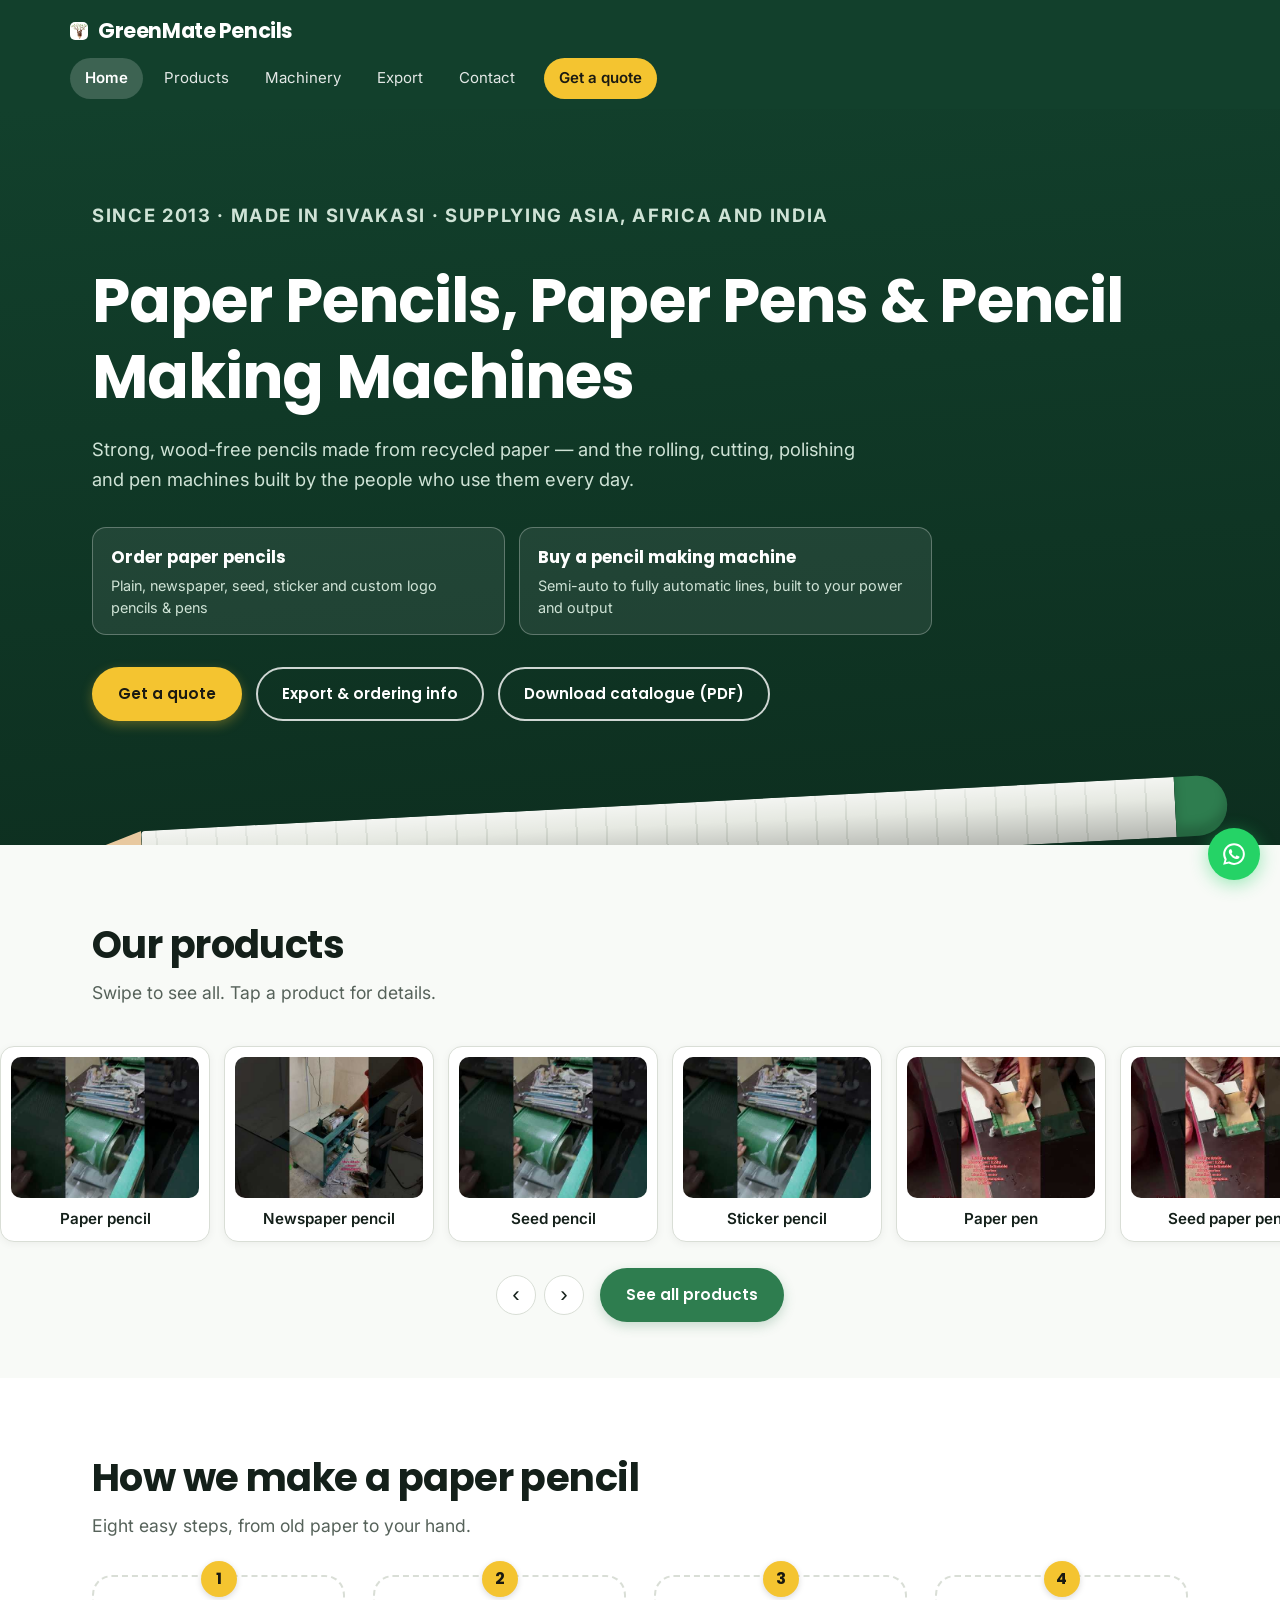
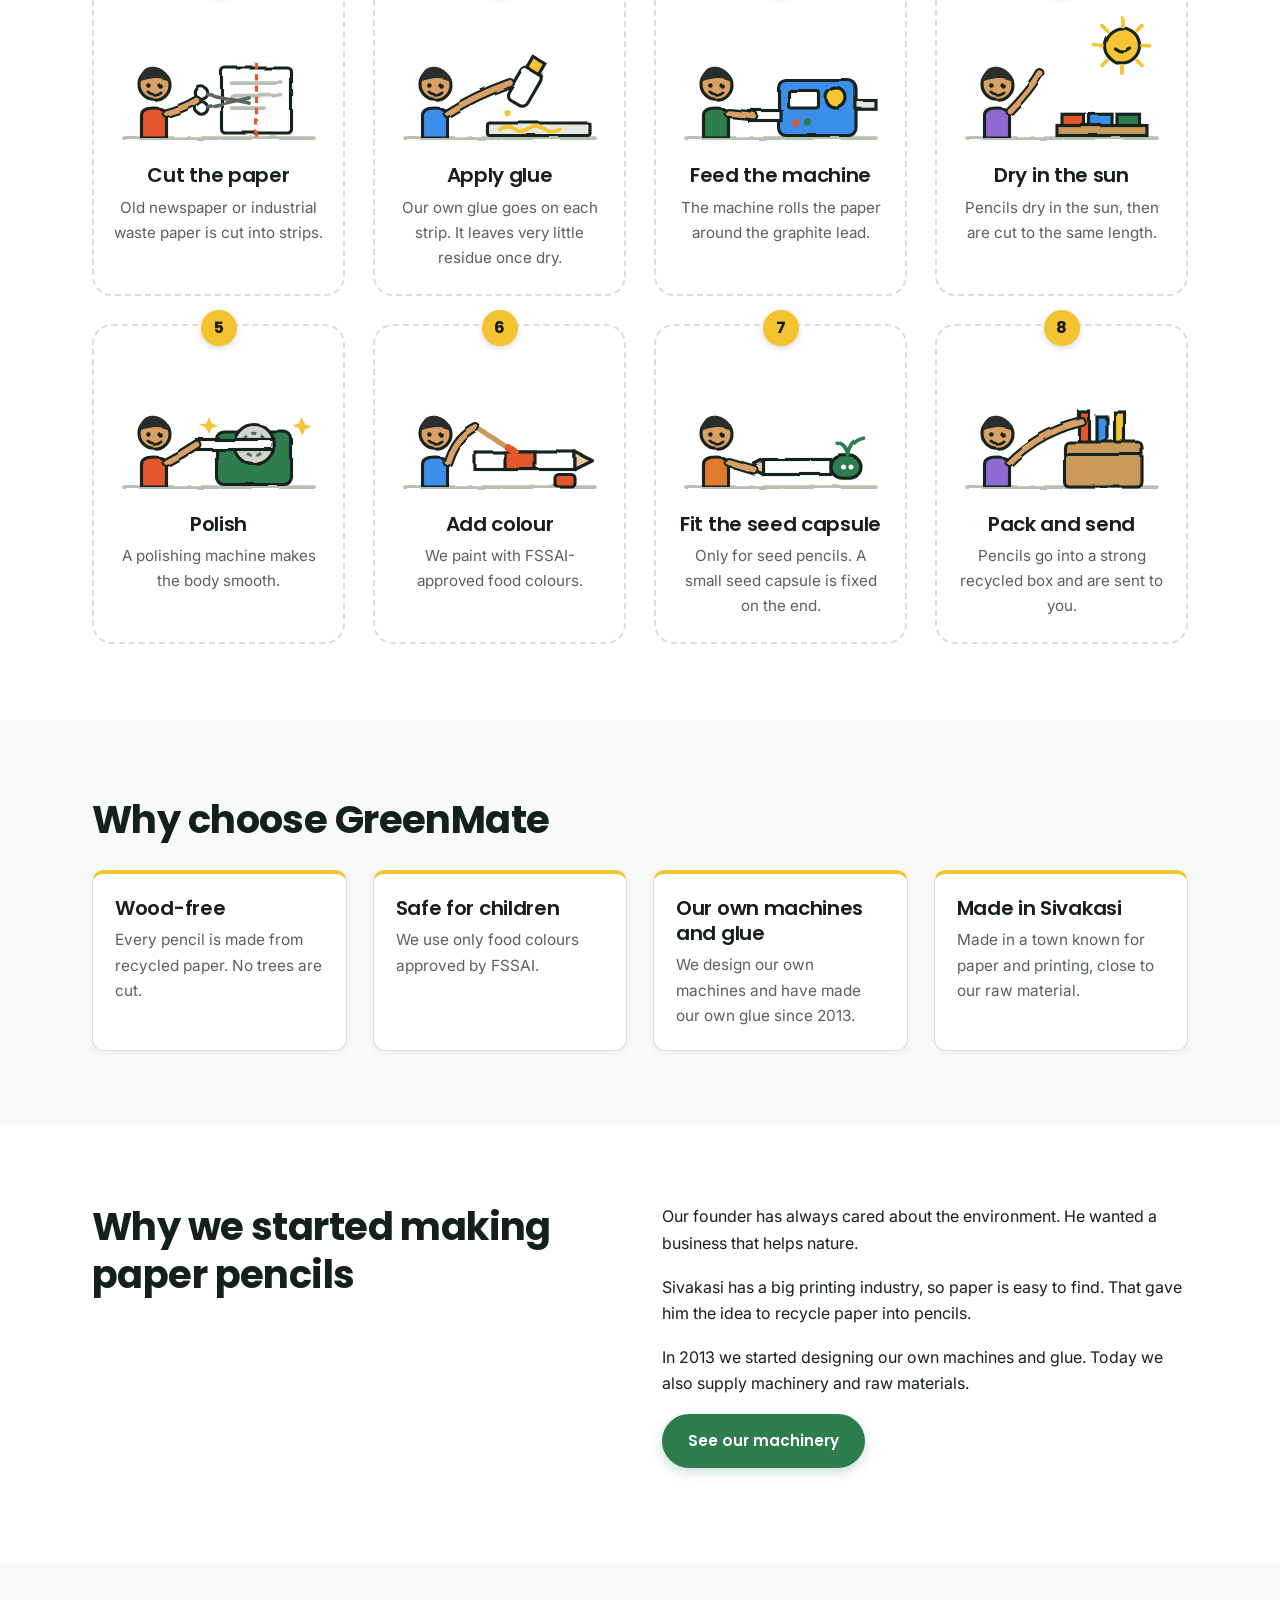
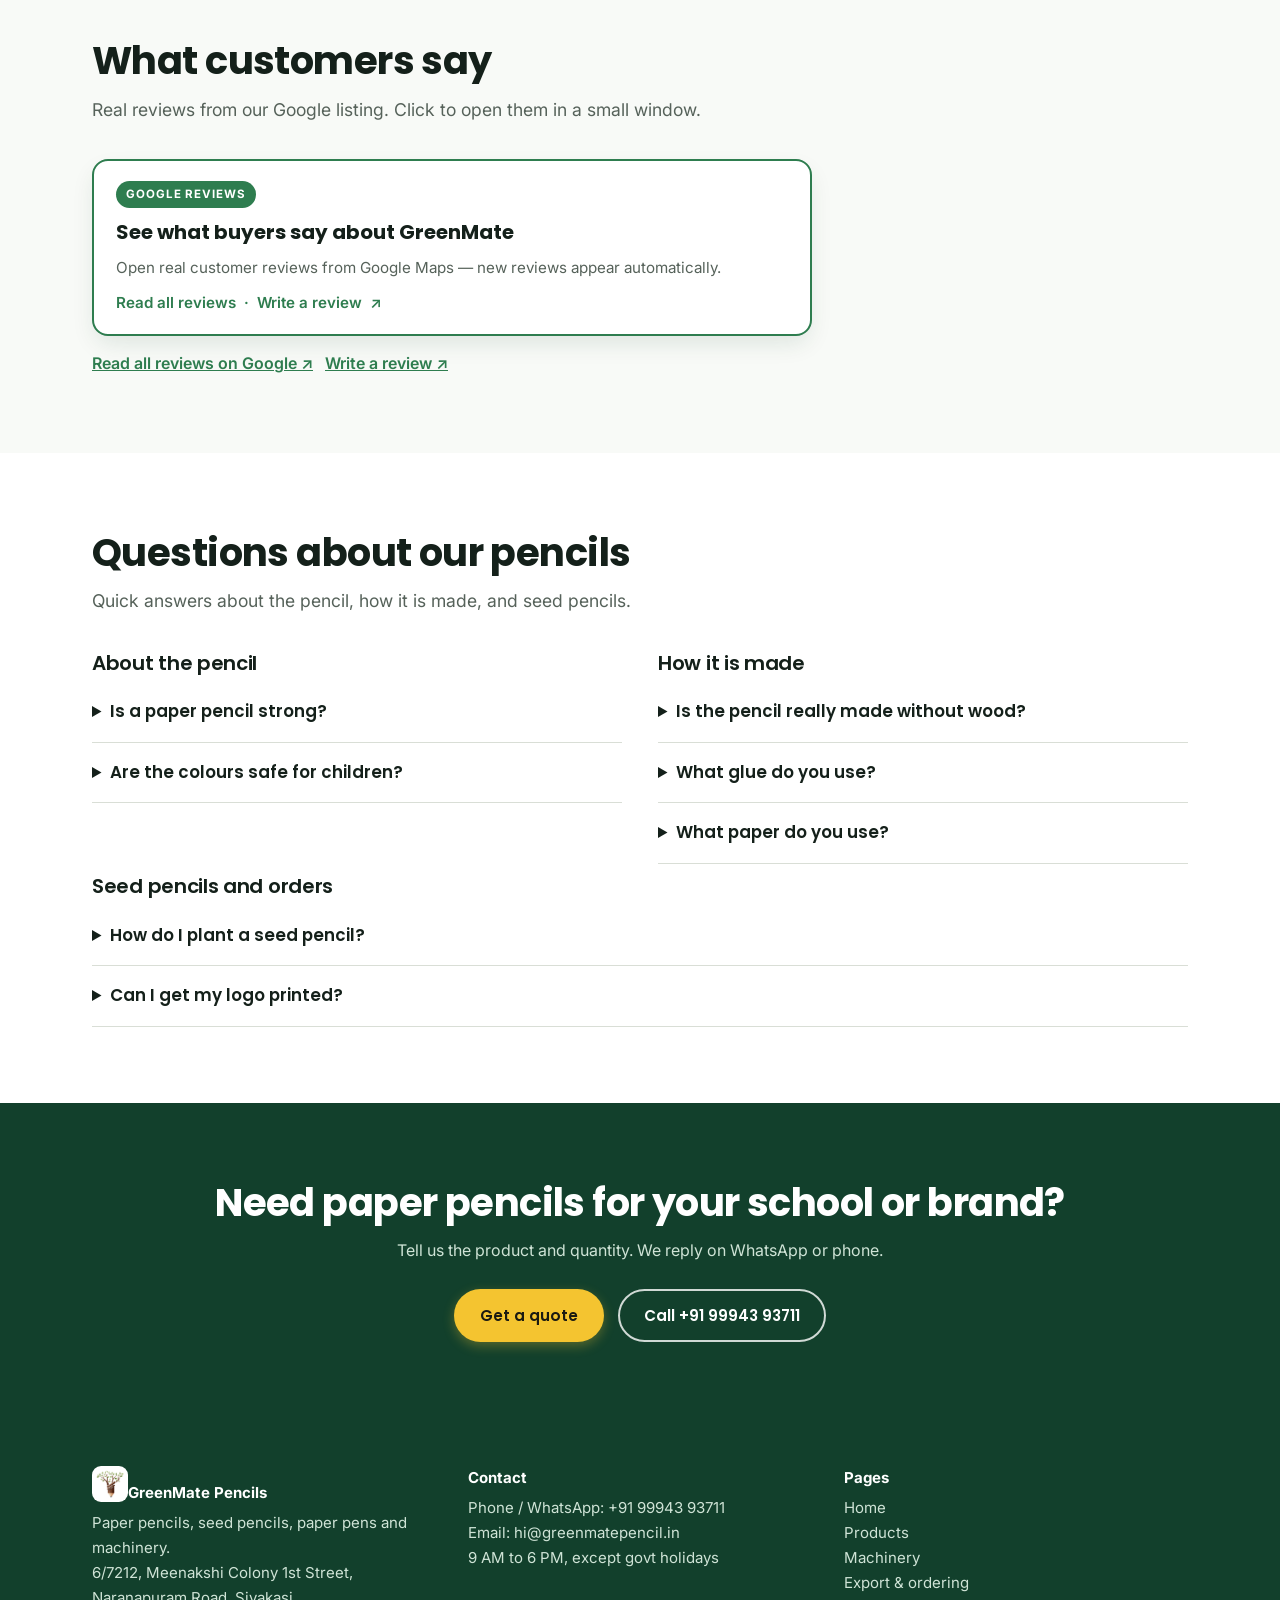
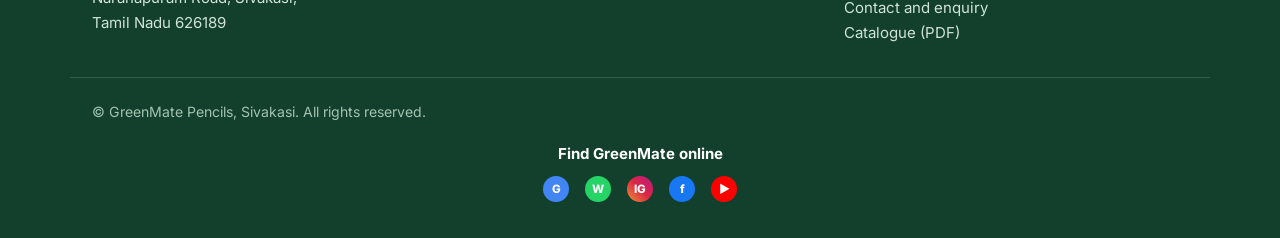
==== index.html @ 023671de "Use uploaded LOGO greenmate.png only, scaled small; remove other logos" ====
<!DOCTYPE html>
<html lang="en">
<head>
<meta charset="utf-8">
<link rel="icon" type="image/png" href="images/LOGO%20greenmate.png?v=13">
<meta name="viewport" content="width=device-width, initial-scale=1, viewport-fit=cover">
<title>Paper Pencils &amp; Pencil Making Machines | GreenMate, Sivakasi</title>
<meta name="description" content="GreenMate Pencils, Sivakasi: wood-free paper pencils, seed pencils, custom logo pencils, paper pens and pencil making machines. Supplying buyers across Asia, Africa and India. Get a quote.">
<link rel="canonical" href="https://greenmatepencil.in/">
<meta property="og:type" content="website">
<meta property="og:title" content="GreenMate Pencils | Paper Pencil Manufacturer in Sivakasi">
<meta property="og:description" content="Wood-free paper pencils, seed pencils, paper pens and pencil making machines from Sivakasi.">
<meta property="og:url" content="https://greenmatepencil.in/">
<meta property="og:image" content="https://greenmatepencil.in/images/og-image.jpg">
<link rel="preconnect" href="https://fonts.googleapis.com">
<link rel="preconnect" href="https://fonts.gstatic.com" crossorigin>
<link href="https://fonts.googleapis.com/css2?family=Inter:wght@400;500;600&family=Poppins:wght@500;600;700&display=swap" rel="stylesheet">
<link rel="stylesheet" href="styles.css?v=16">
<script type="application/ld+json">
{"@context":"https://schema.org","@graph":[
{"@type":"LocalBusiness","name":"GreenMate Pencils","url":"https://greenmatepencil.in/","logo":"https://greenmatepencil.in/images/LOGO%20greenmate.png?v=13","sameAs":["https://maps.app.goo.gl/Keg3xTbcQyRVoyA96?g_st=ac","https://www.instagram.com/greenmatepencil/","https://www.facebook.com/greenmatepencilindustry","https://m.youtube.com/@greenmatepencil"],"telephone":"+91 99943 93711","email":"hi@greenmatepencil.in","description":"Manufacturer of paper pencils, seed pencils, paper pens and paper pencil making machines in Sivakasi.","address":{"@type":"PostalAddress","streetAddress":"6/7212, Meenakshi Colony 1st Street, Naranapuram Road","addressLocality":"Sivakasi","addressRegion":"Tamil Nadu","postalCode":"626189","addressCountry":"IN"},"geo":{"@type":"GeoCoordinates","latitude":9.4494854,"longitude":77.8086877}},
{"@type":"FAQPage","mainEntity":[
{"@type":"Question","name":"Is a paper pencil strong?","acceptedAnswer":{"@type":"Answer","text":"Yes. The paper is rolled tightly with glue around the graphite lead, so the pencil is strong and sharpens with a normal sharpener."}},
{"@type":"Question","name":"Are the colours safe for children?","acceptedAnswer":{"@type":"Answer","text":"We use only food colours approved by FSSAI. Pencils are not meant to be chewed, but we take extra care because children sometimes chew them."}},
{"@type":"Question","name":"Is the pencil really made without wood?","acceptedAnswer":{"@type":"Answer","text":"Yes. No wood and no trees are used. Recycled paper is rolled around the lead."}},
{"@type":"Question","name":"What glue do you use?","acceptedAnswer":{"@type":"Answer","text":"We use a synthetic glue that we formulated ourselves. It leaves very little residue once dry."}},
{"@type":"Question","name":"What paper do you use?","acceptedAnswer":{"@type":"Answer","text":"Old newspaper from collection points, or white paper from industrial waste."}}
]}]}
</script>
<script async src="https://www.googletagmanager.com/gtag/js?id=G-D2NVKRMKTW"></script>
<script>
window.dataLayer=window.dataLayer||[];
function gtag(){dataLayer.push(arguments);}
gtag('js',new Date());
gtag('config','G-D2NVKRMKTW');
function trackGM(n,p){if(typeof gtag==='function')gtag('event',n,p||{});}
document.addEventListener('DOMContentLoaded',function(){
 document.querySelectorAll('a[href*="wa.me"]').forEach(function(el){el.addEventListener('click',function(){trackGM('whatsapp_click',{link_url:this.href});});});
 document.querySelectorAll('a[href^="tel:"]').forEach(function(el){el.addEventListener('click',function(){trackGM('phone_click',{phone:this.getAttribute('href')});});});
 document.querySelectorAll('a[href$=".pdf"]').forEach(function(el){el.addEventListener('click',function(){trackGM('catalogue_download',{file:'penandpencil.pdf'});});});
 document.querySelectorAll('a[href="export.html"],a[href="/export.html"]').forEach(function(el){el.addEventListener('click',function(){trackGM('export_link_click');});});
 document.querySelectorAll('.inline-video').forEach(function(el){el.addEventListener('click',function(){trackGM('machine_video_play',{video_id:this.getAttribute('data-yt')||''});});});
 document.querySelectorAll('a[href*="instagram.com"],a[href*="facebook.com"],a[href*="youtube.com"]').forEach(function(el){el.addEventListener('click',function(){var h=this.href,p=h.indexOf('instagram')>-1?'instagram':(h.indexOf('facebook')>-1?'facebook':'youtube');trackGM('social_click',{platform:p});});});
 document.querySelectorAll('.read-all-reviews').forEach(function(el){el.addEventListener('click',function(){trackGM('google_reviews_external');});});
 var m=document.getElementById('reviewModal'),f=document.getElementById('reviewFrame');
 function openM(){if(!m||!f)return;f.src='https://www.google.com/maps/embed?pb=!1m18!1m12!1m3!1d15742.717628369504!2d77.79840944209933!3d9.44948525069722!2m3!1f0!2f0!3f0!3m2!1i1024!2i768!4f13.1!3m3!1m2!1s0x3b06ceec23ecb1d7%3A0x977c696b28a32d80!2sGreenmate%20pencil!5e0!3m2!1sen!2sin!4v1795756603106!5m2!1sen!2sin';m.hidden=false;document.body.style.overflow='hidden';}
 function closeM(){if(!m||!f)return;m.hidden=true;f.src='about:blank';document.body.style.overflow='';}
 var ob=document.getElementById('reviewOpen');if(ob)ob.addEventListener('click',openM);
 if(m)m.addEventListener('click',function(e){if(e.target.getAttribute('data-gmclose'))closeM();});
 document.addEventListener('keydown',function(e){if(e.key==='Escape'&&m&&!m.hidden)closeM();});
});
</script>
</head>
<body>
<header><div class="wrap nav">
<a class="logo" href="index.html"><span class="logo-mark"><img src="images/LOGO%20greenmate.png?v=13" alt="GreenMate Pencils" width="16" height="16"></span><span>GreenMate Pencils</span></a>
<nav aria-label="Main"><a href="index.html" aria-current="page">Home</a><a href="products.html">Products</a><a href="machinery.html">Machinery</a><a href="export.html">Export</a><a href="contact.html">Contact</a><a class="nav-cta" href="contact.html#enquiry">Get a quote</a></nav>
</div></header>

<svg width="0" height="0" style="position:absolute" aria-hidden="true"><defs><filter id="wob"><feTurbulence type="fractalNoise" baseFrequency="0.035" numOctaves="2" seed="4" result="n"/><feDisplacementMap in="SourceGraphic" in2="n" scale="3"/></filter><symbol id="kid" viewBox="0 0 40 60"><path d="M10 60V42q0-6 10-6t10 6v18z" fill="var(--shirt)" stroke="#14201a" stroke-width="2.5" stroke-linejoin="round"/><circle cx="20" cy="17" r="12" fill="#d9a066" stroke="#14201a" stroke-width="2.5"/><path d="M8 15q2-13 12-12t12 12q-8-6-24 0z" fill="#2b2f2c"/><circle cx="15.5" cy="18" r="1.8" fill="#14201a"/><circle cx="24.5" cy="18" r="1.8" fill="#14201a"/><path d="M15 23q5 4.5 10 0" stroke="#14201a" stroke-width="2" fill="none" stroke-linecap="round"/></symbol></defs></svg>
<main>
<section class="hero"><div class="wrap">
<p class="eyebrow">Since 2013 &middot; Made in Sivakasi &middot; Supplying Asia, Africa and India</p>
<h1>Paper Pencils, Paper Pens &amp; Pencil Making Machines</h1>
<p>Strong, wood-free pencils made from recycled paper &mdash; and the rolling, cutting, polishing and pen machines built by the people who use them every day.</p>
<div class="hero-choices">
<a class="choice" href="products.html"><strong>Order paper pencils</strong><span>Plain, newspaper, seed, sticker and custom logo pencils &amp; pens</span></a>
<a class="choice" href="machinery.html"><strong>Buy a pencil making machine</strong><span>Semi-auto to fully automatic lines, built to your power and output</span></a>
</div>
<div class="btns"><a class="btn btn-sun" href="contact.html#enquiry">Get a quote</a><a class="btn btn-line" href="export.html">Export &amp; ordering info</a><a class="btn btn-line" href="penandpencil.pdf" target="_blank" rel="noopener">Download catalogue (PDF)</a></div>
<div class="pencil" aria-hidden="true"><div class="tip"></div><div class="lead-tip"></div><div class="body"></div><div class="seed"></div></div>
</div></section>

<section style="padding-bottom:56px"><div class="wrap"><h2>Our products</h2><p class="lead">Swipe to see all. Tap a product for details.</p></div>
<div class="rail" id="rail" tabindex="0" aria-label="Our products">
<a class="pi" href="products.html#paper-pencil"><span class="pimg"><img src="images/paper-pencil-1.jpg" alt="Paper pencil by GreenMate Pencils" width="320" height="240" loading="lazy" onerror="this.remove()"></span><span class="pn">Paper pencil</span></a>
<a class="pi" href="products.html#newspaper-pencil"><span class="pimg"><img src="images/newspaper-pencil-1.jpg" alt="Newspaper pencil by GreenMate Pencils" width="320" height="240" loading="lazy" onerror="this.remove()"></span><span class="pn">Newspaper pencil</span></a>
<a class="pi" href="products.html#seed-pencil"><span class="pimg"><img src="images/seed-pencil-1.jpg" alt="Seed pencil by GreenMate Pencils" width="320" height="240" loading="lazy" onerror="this.remove()"></span><span class="pn">Seed pencil</span></a>
<a class="pi" href="products.html#sticker-pencil"><span class="pimg"><img src="images/sticker-pencil-1.jpg" alt="Sticker pencil by GreenMate Pencils" width="320" height="240" loading="lazy" onerror="this.remove()"></span><span class="pn">Sticker pencil</span></a>
<a class="pi" href="products.html#paper-pen"><span class="pimg"><img src="images/paper-pen-1.jpg" alt="Paper pen by GreenMate Pencils" width="320" height="240" loading="lazy" onerror="this.remove()"></span><span class="pn">Paper pen</span></a>
<a class="pi" href="products.html#seed-paper-pen"><span class="pimg"><img src="images/seed-paper-pen-1.jpg" alt="Seed paper pen by GreenMate Pencils" width="320" height="240" loading="lazy" onerror="this.remove()"></span><span class="pn">Seed paper pen</span></a>
<a class="pi" href="products.html#pencil-packaging-box"><span class="pimg"><img src="images/pencil-packaging-box-1.jpg" alt="Pencil packaging box by GreenMate Pencils" width="320" height="240" loading="lazy" onerror="this.remove()"></span><span class="pn">Pencil packaging box</span></a>
</div>
<div class="wrap"><div class="rbtns"><button type="button" id="prev" aria-label="Previous products">&#8249;</button><button type="button" id="next" aria-label="Next products">&#8250;</button><a class="btn btn-green" href="products.html" style="margin-left:8px">See all products</a></div></div></section>

<section class="alt" id="how-we-make"><div class="wrap">
<h2>How we make a paper pencil</h2>
<p class="lead">Eight easy steps, from old paper to your hand.</p>
<ol class="steps">
<li><svg viewBox="0 0 160 106" role="img" aria-label="Child cutting paper with scissors"><g filter="url(#wob)"><path d="M4 100H156" stroke="#b8c0b4" stroke-width="3" stroke-linecap="round"/><use href="#kid" x="8" y="40" width="40" height="60" style="--shirt:#e4572e"/><rect x="82" y="44" width="56" height="52" rx="3" fill="#fff" stroke="#14201a" stroke-width="2.5"/><path d="M90 56h40M90 66h40M90 76h26" stroke="#b8c0b4" stroke-width="3" stroke-linecap="round"/><path d="M110 40v60" stroke="#e4572e" stroke-width="2.5" stroke-dasharray="5 4"/><circle cx="66" cy="64" r="5" fill="none" stroke="#14201a" stroke-width="2.5"/><circle cx="66" cy="76" r="5" fill="none" stroke="#14201a" stroke-width="2.5"/><path d="M71 65l33 7M71 75l33-7" stroke="#5a665e" stroke-width="3" stroke-linecap="round"/><path d="M38 80Q52 76 62 70" stroke="#14201a" stroke-width="8" fill="none" stroke-linecap="round"/><path d="M38 80Q52 76 62 70" stroke="#d9a066" stroke-width="4.5" fill="none" stroke-linecap="round"/></g></svg><h3>Cut the paper</h3><p>Old newspaper or industrial waste paper is cut into strips.</p></li>
<li><svg viewBox="0 0 160 106" role="img" aria-label="Child applying glue on a paper strip"><g filter="url(#wob)"><path d="M4 100H156" stroke="#b8c0b4" stroke-width="3" stroke-linecap="round"/><use href="#kid" x="8" y="40" width="40" height="60" style="--shirt:#3b8eea"/><rect x="70" y="88" width="82" height="10" rx="2" fill="#e6e9e2" stroke="#14201a" stroke-width="2.5"/><path d="M80 93q6-4 12 0t12 0t12 0t12 0" stroke="#f4c430" stroke-width="3" fill="none" stroke-linecap="round"/><g transform="rotate(30 100 58)"><rect x="91" y="44" width="18" height="30" rx="5" fill="#fff" stroke="#14201a" stroke-width="2.5"/><rect x="95" y="35" width="10" height="10" fill="#f4c430" stroke="#14201a" stroke-width="2.5"/></g><circle cx="86" cy="80" r="2.5" fill="#f4c430"/><path d="M38 80Q60 66 88 56" stroke="#14201a" stroke-width="8" fill="none" stroke-linecap="round"/><path d="M38 80Q60 66 88 56" stroke="#d9a066" stroke-width="4.5" fill="none" stroke-linecap="round"/></g></svg><h3>Apply glue</h3><p>Our own glue goes on each strip. It leaves very little residue once dry.</p></li>
<li><svg viewBox="0 0 160 106" role="img" aria-label="Child feeding paper into a machine"><g filter="url(#wob)"><path d="M4 100H156" stroke="#b8c0b4" stroke-width="3" stroke-linecap="round"/><use href="#kid" x="8" y="40" width="40" height="60" style="--shirt:#2e7d4f"/><rect x="78" y="54" width="62" height="44" rx="6" fill="#3b8eea" stroke="#14201a" stroke-width="2.5"/><rect x="86" y="62" width="24" height="14" rx="2" fill="#fff" stroke="#14201a" stroke-width="2.5"/><circle cx="124" cy="68" r="8" fill="#f4c430" stroke="#14201a" stroke-width="2.5"/><circle cx="92" cy="88" r="3" fill="#e4572e"/><circle cx="102" cy="88" r="3" fill="#2e7d4f"/><rect x="54" y="78" width="26" height="8" fill="#fff" stroke="#14201a" stroke-width="2.5"/><rect x="140" y="70" width="16" height="7" fill="#e6e9e2" stroke="#14201a" stroke-width="2.5"/><path d="M38 80L58 82" stroke="#14201a" stroke-width="8" fill="none" stroke-linecap="round"/><path d="M38 80L58 82" stroke="#d9a066" stroke-width="4.5" fill="none" stroke-linecap="round"/></g></svg><h3>Feed the machine</h3><p>The machine rolls the paper around the graphite lead.</p></li>
<li><svg viewBox="0 0 160 106" role="img" aria-label="Child pointing at the sun drying pencils"><g filter="url(#wob)"><path d="M4 100H156" stroke="#b8c0b4" stroke-width="3" stroke-linecap="round"/><use href="#kid" x="8" y="40" width="40" height="60" style="--shirt:#8e6bd1"/><circle cx="128" cy="26" r="14" fill="#f4c430" stroke="#14201a" stroke-width="2.5"/><path d="M128 4v6M128 42v6M106 26h6M144 26h6M112 10l4 4M140 38l4 4M144 10l-4 4M116 38l-4 4" stroke="#f4c430" stroke-width="3" stroke-linecap="round"/><path d="M122 28q6 5 12 0" stroke="#14201a" stroke-width="2.5" fill="none" stroke-linecap="round"/><rect x="76" y="90" width="72" height="8" fill="#c99a5b" stroke="#14201a" stroke-width="2.5"/><rect x="80" y="81" width="18" height="9" fill="#e4572e" stroke="#14201a" stroke-width="2.5"/><rect x="102" y="81" width="18" height="9" fill="#3b8eea" stroke="#14201a" stroke-width="2.5"/><rect x="124" y="81" width="18" height="9" fill="#2e7d4f" stroke="#14201a" stroke-width="2.5"/><path d="M38 78Q54 62 62 48" stroke="#14201a" stroke-width="8" fill="none" stroke-linecap="round"/><path d="M38 78Q54 62 62 48" stroke="#d9a066" stroke-width="4.5" fill="none" stroke-linecap="round"/></g></svg><h3>Dry in the sun</h3><p>Pencils dry in the sun, then are cut to the same length.</p></li>
<li><svg viewBox="0 0 160 106" role="img" aria-label="Child polishing a pencil with a machine"><g filter="url(#wob)"><path d="M4 100H156" stroke="#b8c0b4" stroke-width="3" stroke-linecap="round"/><use href="#kid" x="8" y="40" width="40" height="60" style="--shirt:#e4572e"/><rect x="78" y="56" width="60" height="42" rx="6" fill="#2e7d4f" stroke="#14201a" stroke-width="2.5"/><circle cx="108" cy="66" r="16" fill="#cfd6cc" stroke="#14201a" stroke-width="2.5"/><circle cx="108" cy="66" r="9" fill="none" stroke="#5a665e" stroke-width="2.5" stroke-dasharray="4 4"/><rect x="62" y="62" width="62" height="8" fill="#fff" stroke="#14201a" stroke-width="2.5"/><path d="M146 44l2 5 5 2-5 2-2 5-2-5-5-2 5-2zM72 44l2 5 5 2-5 2-2 5-2-5-5-2 5-2z" fill="#f4c430"/><path d="M38 80Q50 74 62 66" stroke="#14201a" stroke-width="8" fill="none" stroke-linecap="round"/><path d="M38 80Q50 74 62 66" stroke="#d9a066" stroke-width="4.5" fill="none" stroke-linecap="round"/></g></svg><h3>Polish</h3><p>A polishing machine makes the body smooth.</p></li>
<li><svg viewBox="0 0 160 106" role="img" aria-label="Child painting a pencil with a brush"><g filter="url(#wob)"><path d="M4 100H156" stroke="#b8c0b4" stroke-width="3" stroke-linecap="round"/><use href="#kid" x="8" y="40" width="40" height="60" style="--shirt:#3b8eea"/><rect x="60" y="72" width="80" height="14" fill="#fff" stroke="#14201a" stroke-width="2.5"/><rect x="84" y="72" width="24" height="14" fill="#e4572e" stroke="#14201a" stroke-width="2.5"/><path d="M140 72l14 7-14 7z" fill="#e8c9a0" stroke="#14201a" stroke-width="2.5" stroke-linejoin="round"/><path d="M60 52l26 16" stroke="#c99a5b" stroke-width="4" stroke-linecap="round"/><path d="M86 68l6 4" stroke="#e4572e" stroke-width="6" stroke-linecap="round"/><rect x="124" y="90" width="16" height="10" rx="3" fill="#e4572e" stroke="#14201a" stroke-width="2.5"/><path d="M38 80Q44 60 60 52" stroke="#14201a" stroke-width="8" fill="none" stroke-linecap="round"/><path d="M38 80Q44 60 60 52" stroke="#d9a066" stroke-width="4.5" fill="none" stroke-linecap="round"/></g></svg><h3>Add colour</h3><p>We paint with FSSAI-approved food colours.</p></li>
<li><svg viewBox="0 0 160 106" role="img" aria-label="Child fixing a seed capsule on a pencil"><g filter="url(#wob)"><path d="M4 100H156" stroke="#b8c0b4" stroke-width="3" stroke-linecap="round"/><use href="#kid" x="8" y="40" width="40" height="60" style="--shirt:#e07a2e"/><rect x="66" y="78" width="54" height="12" fill="#fff" stroke="#14201a" stroke-width="2.5"/><rect x="120" y="75" width="24" height="18" rx="9" fill="#2e7d4f" stroke="#14201a" stroke-width="2.5"/><circle cx="130" cy="84" r="2" fill="#fff"/><circle cx="136" cy="84" r="2" fill="#fff"/><path d="M134 75q2-12 12-14M134 75q-1-9-9-10" stroke="#2e7d4f" stroke-width="3" fill="none" stroke-linecap="round"/><path d="M66 78l-12 6 12 6z" fill="#e8c9a0" stroke="#14201a" stroke-width="2.5" stroke-linejoin="round"/><path d="M38 80L58 86" stroke="#14201a" stroke-width="8" fill="none" stroke-linecap="round"/><path d="M38 80L58 86" stroke="#d9a066" stroke-width="4.5" fill="none" stroke-linecap="round"/></g></svg><h3>Fit the seed capsule</h3><p>Only for seed pencils. A small seed capsule is fixed on the end.</p></li>
<li><svg viewBox="0 0 160 106" role="img" aria-label="Child putting pencils into a box"><g filter="url(#wob)"><path d="M4 100H156" stroke="#b8c0b4" stroke-width="3" stroke-linecap="round"/><use href="#kid" x="8" y="40" width="40" height="60" style="--shirt:#8e6bd1"/><rect x="94" y="40" width="8" height="30" fill="#e4572e" stroke="#14201a" stroke-width="2.5"/><rect x="108" y="44" width="8" height="26" fill="#3b8eea" stroke="#14201a" stroke-width="2.5"/><rect x="122" y="40" width="8" height="30" fill="#f4c430" stroke="#14201a" stroke-width="2.5"/><rect x="82" y="64" width="62" height="36" rx="4" fill="#c99a5b" stroke="#14201a" stroke-width="2.5"/><path d="M82 74h62" stroke="#14201a" stroke-width="2.5"/><path d="M38 80Q62 56 96 48" stroke="#14201a" stroke-width="8" fill="none" stroke-linecap="round"/><path d="M38 80Q62 56 96 48" stroke="#d9a066" stroke-width="4.5" fill="none" stroke-linecap="round"/></g></svg><h3>Pack and send</h3><p>Pencils go into a strong recycled box and are sent to you.</p></li>
</ol>
</div></section>

<section><div class="wrap">
<h2>Why choose GreenMate</h2>
<div class="why" style="margin-top:1.6rem">
<div><h3>Wood-free</h3><p>Every pencil is made from recycled paper. No trees are cut.</p></div>
<div><h3>Safe for children</h3><p>We use only food colours approved by FSSAI.</p></div>
<div><h3>Our own machines and glue</h3><p>We design our own machines and have made our own glue since 2013.</p></div>
<div><h3>Made in Sivakasi</h3><p>Made in a town known for paper and printing, close to our raw material.</p></div>
</div></div></section>

<section class="alt" id="our-story"><div class="wrap story">
<div><h2>Why we started making paper pencils</h2></div>
<div>
<p>Our founder has always cared about the environment. He wanted a business that helps nature.</p>
<p>Sivakasi has a big printing industry, so paper is easy to find. That gave him the idea to recycle paper into pencils.</p>
<p>In 2013 we started designing our own machines and glue. Today we also supply machinery and raw materials.</p>
<p><a href="machinery.html" class="btn btn-green">See our machinery</a></p>
</div></div></section>

<section><div class="wrap" id="reviews">
<h2>What customers say</h2>
<p class="lead">Real reviews from our Google listing. Click to open them in a small window.</p>
<button class="review-card" type="button" id="reviewOpen" aria-haspopup="dialog" aria-controls="reviewModal">
<span class="review-badge">GOOGLE REVIEWS</span>
<strong>See what buyers say about GreenMate</strong>
<span>Open real customer reviews from Google Maps — new reviews appear automatically.</span>
<span class="review-actions">Read all reviews &nbsp;·&nbsp; Write a review &nbsp;↗</span>
</button>
<div class="review-links">
<a class="read-all-reviews" href="https://maps.app.goo.gl/Keg3xTbcQyRVoyA96?g_st=ac" target="_blank" rel="noopener">Read all reviews on Google ↗</a>
<a href="https://maps.app.goo.gl/Keg3xTbcQyRVoyA96?g_st=ac" target="_blank" rel="noopener">Write a review ↗</a>
</div>
</div></section>
<div class="gm-modal" id="reviewModal" role="dialog" aria-modal="true" aria-label="Google reviews for GreenMate Pencils" hidden>
<div class="gm-backdrop" data-gmclose="1"></div>
<div class="gm-box">
<div class="gm-head"><strong>Google reviews — GreenMate Pencils</strong><button type="button" data-gmclose="1" aria-label="Close reviews">×</button></div>
<iframe id="reviewFrame" title="Google reviews for GreenMate Pencils" loading="lazy" allowfullscreen="" referrerpolicy="strict-origin-when-cross-origin"></iframe>
<div class="gm-foot"><a class="read-all-reviews" href="https://maps.app.goo.gl/Keg3xTbcQyRVoyA96?g_st=ac" target="_blank" rel="noopener">Read all reviews on Google ↗</a><button type="button" data-gmclose="1">Close</button></div>
</div>
</div>

<section class="alt" id="faq"><div class="wrap">
<h2>Questions about our pencils</h2>
<p class="lead">Quick answers about the pencil, how it is made, and seed pencils.</p>
<div class="faqs">
<div><h3>About the pencil</h3>
<details><summary>Is a paper pencil strong?</summary><p>Yes. The paper is rolled tightly with glue around the graphite lead, so the pencil is strong and sharpens with a normal sharpener.</p></details>
<details><summary>Are the colours safe for children?</summary><p>We use only food colours approved by FSSAI. Pencils are not meant to be chewed, but we take extra care because children sometimes chew them.</p></details></div>
<div><h3>How it is made</h3>
<details><summary>Is the pencil really made without wood?</summary><p>Yes. No wood and no trees are used. Recycled paper is rolled around the lead.</p></details>
<details><summary>What glue do you use?</summary><p>We use a synthetic glue that we formulated ourselves. It leaves very little residue once dry.</p></details>
<details><summary>What paper do you use?</summary><p>Old newspaper from collection points, or white paper from industrial waste.</p></details></div>
<div><h3>Seed pencils and orders</h3>
<details><summary>How do I plant a seed pencil?</summary><p>Use the pencil until it is short. Then plant the seed capsule end in soil and water it.</p></details>
<details><summary>Can I get my logo printed?</summary><p>Yes. We print logos and messages on pencils. Send us your design, quantity and delivery country for price and lead time.</p></details></div>
</div></div></section>

<section class="band"><div class="wrap">
<h2>Need paper pencils for your school or brand?</h2>
<p>Tell us the product and quantity. We reply on WhatsApp or phone.</p>
<div class="btns" style="justify-content:center"><a class="btn btn-sun" href="contact.html#enquiry">Get a quote</a><a class="btn btn-line" href="tel:+919994393711">Call +91 99943 93711</a></div>
</div></section>
</main>

<footer><div class="wrap">
<div><a class="footer-logo" href="index.html"><img src="images/LOGO%20greenmate.png?v=13" alt="GreenMate Pencils logo" width="28" height="28"></a><strong>GreenMate Pencils</strong><br>Paper pencils, seed pencils, paper pens and machinery.<br>6/7212, Meenakshi Colony 1st Street,<br>Naranapuram Road, Sivakasi,<br>Tamil Nadu 626189</div>
<div><strong>Contact</strong><br>Phone / WhatsApp: <a href="tel:+919994393711">+91 99943 93711</a><br>Email: <a href="mailto:hi@greenmatepencil.in">hi@greenmatepencil.in</a><br>9 AM to 6 PM, except govt holidays</div>
<div><strong>Pages</strong><br><a href="index.html">Home</a><br><a href="products.html">Products</a><br><a href="machinery.html">Machinery</a><br><a href="export.html">Export &amp; ordering</a><br><a href="contact.html">Contact and enquiry</a><br><a href="penandpencil.pdf" target="_blank" rel="noopener">Catalogue (PDF)</a></div>
</div><div class="wrap copy">&copy; GreenMate Pencils, Sivakasi. All rights reserved.</div><div class="gwrap follow-wrap"><strong>Find GreenMate online</strong><div class="follow-links"><a href="https://maps.app.goo.gl/Keg3xTbcQyRVoyA96?g_st=ac" target="_blank" rel="noopener" aria-label="Google reviews" title="Google reviews"><span class="ico ico-g" aria-hidden="true">G</span></a><a href="https://wa.me/919994393711" target="_blank" rel="noopener" aria-label="Chat on WhatsApp" title="Chat on WhatsApp"><span class="ico ico-w" aria-hidden="true">W</span></a><a href="https://www.instagram.com/greenmatepencil/" target="_blank" rel="noopener" aria-label="Instagram" title="Instagram"><span class="ico ico-ig" aria-hidden="true">IG</span></a><a href="https://www.facebook.com/greenmatepencilindustry" target="_blank" rel="noopener" aria-label="Facebook" title="Facebook"><span class="ico ico-fb" aria-hidden="true">f</span></a><a href="https://m.youtube.com/@greenmatepencil" target="_blank" rel="noopener" aria-label="YouTube" title="YouTube"><span class="ico ico-yt" aria-hidden="true">▶</span></a></div></div></footer>
<a class="wa" href="https://wa.me/919994393711" aria-label="Chat on WhatsApp" title="Chat on WhatsApp"><svg aria-hidden="true" viewBox="0 0 24 24" width="26" height="26"><path fill="currentColor" d="M12.04 2C6.5 2 2 6.5 2 12.04c0 1.77.46 3.5 1.34 5.02L2 22l5.1-1.34a9.98 9.98 0 0 0 4.94 1.38c5.54 0 10-4.46 10-10S17.58 2 12.04 2zm0 18.2c-1.5 0-2.96-.4-4.25-1.17l-.3-.18-3.04.8.82-2.97-.2-.31A8.16 8.16 0 0 1 3.9 12.04c0-4.5 3.66-8.15 8.14-8.15 2.18 0 4.22.85 5.76 2.39a8.1 8.1 0 0 1 2.39 5.76c0 4.49-3.65 8.16-8.15 8.16zm4.48-6.1c-.24-.12-1.44-.71-1.66-.79-.22-.08-.38-.12-.54.12-.16.24-.62.79-.76.95-.14.16-.28.18-.52.06-.24-.12-1.02-.38-1.94-1.2-.72-.64-1.2-1.43-1.34-1.67-.14-.24-.02-.37.1-.49.11-.11.24-.28.36-.42.12-.14.16-.24.24-.4.08-.16.04-.3-.02-.42-.06-.12-.54-1.3-.74-1.78-.2-.48-.4-.42-.54-.42h-.46c-.16 0-.42.06-.64.3-.22.24-.84.82-.84 2s.86 2.32.98 2.48c.12.16 1.7 2.6 4.12 3.64.58.25 1.03.4 1.38.51.58.18 1.1.16 1.52.1.46-.07 1.44-.59 1.64-1.16.2-.58.2-1.07.14-1.18-.06-.1-.22-.16-.46-.28z"/></svg></a>
<script>
var r=document.getElementById('rail');
function navRail(dir){if(!r)return;r.scrollBy({left:dir*Math.max(240,Math.round(r.clientWidth*0.8)),behavior:'smooth'});trackGM('product_rail_nav',{direction:dir>0?'next':'prev'});}
var nb=document.getElementById('next'),pb=document.getElementById('prev');
if(nb)nb.onclick=function(){navRail(1)};
if(pb)pb.onclick=function(){navRail(-1)};
</script>
</body>
</html>
---- styles.css ----
:root {
  --forest: #12402c;
  --leaf: #2e7d4f;
  --leaf-light: #e8f5ed;
  --leaf-dark: #1b5334;
  --sun: #f4c430;
  --paper: #f8faf7;
  --ink: #14201a;
  --soft: #56625a;
  --line: #d9ded6;
  --white: #ffffff;
  --card-bg: #ffffff;
  --shadow-sm: 0 2px 8px rgba(0, 0, 0, 0.05);
  --shadow-md: 0 10px 25px -4px rgba(18, 64, 44, 0.12);
  --head: 'Poppins', system-ui, -apple-system, sans-serif;
  --body: 'Inter', system-ui, -apple-system, sans-serif;
}

@media (prefers-color-scheme: dark) {
  :root {
    --paper: #0c1811;
    --card-bg: #13241b;
    --ink: #eef2ec;
    --soft: #9cb0a1;
    --line: #22372a;
    --white: #13241b;
    --forest: #082015;
    --leaf-light: #163625;
    --shadow-sm: 0 2px 10px rgba(0, 0, 0, 0.4);
    --shadow-md: 0 12px 30px rgba(0, 0, 0, 0.6);
  }
}

* {
  box-sizing: border-box;
  margin: 0;
  padding: 0;
}

html {
  scroll-behavior: smooth;
  scroll-padding-top: 76px;
}

body {
  font-family: var(--body);
  background: var(--paper);
  color: var(--ink);
  line-height: 1.65;
  font-size: 16px;
  -webkit-font-smoothing: antialiased;
}

h1, h2, h3, h4 {
  font-family: var(--head);
  line-height: 1.25;
  letter-spacing: -0.015em;
  color: var(--ink);
}

h1 {
  font-size: clamp(2.2rem, 5.5vw, 3.8rem);
  font-weight: 700;
  color: inherit;
}

h2 {
  font-size: clamp(1.7rem, 3.5vw, 2.4rem);
  font-weight: 700;
  margin-bottom: 0.6rem;
}

h3 {
  font-size: 1.25rem;
  font-weight: 600;
  margin-bottom: 0.4rem;
}

p {
  max-width: 65ch;
}

a {
  color: inherit;
}

:focus-visible {
  outline: 3px solid var(--sun);
  outline-offset: 3px;
}

.wrap {
  max-width: 1140px;
  margin: 0 auto;
  padding: 0 22px;
}

section {
  padding: 76px 0;
}

.alt {
  background: var(--white);
}

.lead {
  color: var(--soft);
  font-size: 1.1rem;
  margin-bottom: 2.2rem;
}

/* BUTTONS */
.btn {
  display: inline-flex;
  align-items: center;
  justify-content: center;
  font-family: var(--head);
  font-weight: 600;
  padding: 12px 24px;
  border-radius: 50px;
  text-decoration: none;
  border: 2px solid transparent;
  cursor: pointer;
  transition: all 0.2s cubic-bezier(0.16, 1, 0.3, 1);
  font-size: 0.95rem;
}

.btn:hover {
  transform: translateY(-2px);
}

.btn-sun {
  background: var(--sun);
  color: #1a1a12;
  box-shadow: 0 4px 12px rgba(244, 196, 48, 0.3);
}

.btn-sun:hover {
  box-shadow: 0 6px 16px rgba(244, 196, 48, 0.45);
}

.btn-line {
  border-color: rgba(255, 255, 255, 0.8);
  color: #fff;
}

.btn-line:hover {
  background: rgba(255, 255, 255, 0.12);
  border-color: #fff;
}

.btn-green {
  background: var(--leaf);
  color: #fff;
  box-shadow: 0 4px 12px rgba(46, 125, 79, 0.25);
}

.btn-green:hover {
  background: var(--leaf-dark);
}

.btn-ghost {
  border-color: var(--leaf);
  color: var(--leaf);
  background: transparent;
}

.btn-ghost:hover {
  background: var(--leaf);
  color: #fff;
}

/* HEADER & NAVBAR */
header {
  background: var(--forest);
  color: #fff;
  padding-top: env(safe-area-inset-top, 0px);
  box-shadow: 0 2px 10px rgba(0, 0, 0, 0.15);
}

.nav {
  display: flex;
  align-items: center;
  justify-content: space-between;
  flex-wrap: wrap;
  gap: 8px 20px;
  min-height: 68px;
  padding: 8px 0;
}

.logo {
  font-family: var(--head);
  font-weight: 700;
  font-size: 1.3rem;
  text-decoration: none;
  display: flex;
  align-items: center;
  gap: 10px;
  letter-spacing: -0.02em;
}

.logo i {
  display: block;
  width: 26px;
  height: 10px;
  background: var(--sun);
  border-radius: 2px 5px 5px 2px;
  position: relative;
  margin-left: 7px;
}

.logo i:before {
  content: "";
  position: absolute;
  left: -7px;
  top: 0;
  border-right: 7px solid #e8c9a0;
  border-top: 5px solid transparent;
  border-bottom: 5px solid transparent;
}

.logo-mark {
  display: inline-grid;
  place-items: center;
  width: 18px;
  height: 18px;
  padding: 1px;
  background: #fff;
  border-radius: 5px;
  flex: 0 0 auto;
}

.logo-mark img {
  display: block;
  width: 16px;
  height: 16px;
  object-fit: contain;
}

.footer-logo img {
  display: block;
  width: 28px;
  height: 28px;
  object-fit: contain;
}

.footer-logo {
  display: inline-grid;
  place-items: center;
  width: 36px;
  height: 36px;
  padding: 4px;
  background: #fff;
  border-radius: 9px;
  margin-bottom: 8px;
}

nav {
  display: flex;
  align-items: center;
  gap: 6px;
}

nav a {
  padding: 8px 15px;
  border-radius: 50px;
  text-decoration: none;
  font-size: 0.94rem;
  opacity: 0.88;
  white-space: nowrap;
  transition: all 0.2s ease;
}

nav a:hover {
  opacity: 1;
  background: rgba(255, 255, 255, 0.12);
}

nav a[aria-current] {
  opacity: 1;
  font-weight: 600;
  background: rgba(255, 255, 255, 0.18);
}

nav a.nav-cta {
  background: var(--sun);
  color: #1a1a12;
  font-weight: 600;
  opacity: 1;
  margin-left: 8px;
}

@media (max-width: 768px) {
  .nav {
    justify-content: center;
    gap: 8px;
  }
  .logo {
    font-size: 1.15rem;
  }
  nav {
    width: 100%;
    justify-content: flex-start;
    overflow-x: auto;
    overscroll-behavior-x: contain;
    -webkit-overflow-scrolling: touch;
    scrollbar-width: none;
    padding: 0 6px 4px;
  }
  nav::-webkit-scrollbar {
    display: none;
  }
  nav a {
    flex: 0 0 auto;
    padding: 6px 12px;
    font-size: 0.88rem;
  }
  nav a.nav-cta {
    display: inline-block;
  }
  html {
    scroll-padding-top: 115px;
  }
}

/* HERO SECTION */
.hero {
  background: linear-gradient(175deg, var(--forest) 0%, #0d2e1f 100%);
  color: #fff;
  padding: 72px 0 0;
  overflow: hidden;
}

.hero p {
  color: #cfe3d6;
  font-size: 1.15rem;
  margin: 1.2rem 0 2rem;
}

.eyebrow {
  color: var(--sun);
  font-size: 0.82rem;
  font-weight: 700;
  letter-spacing: 0.09em;
  text-transform: uppercase;
  margin-bottom: 0.7rem;
}

.hero-choices {
  display: grid;
  grid-template-columns: repeat(auto-fit, minmax(260px, 1fr));
  gap: 14px;
  max-width: 840px;
  margin: 0 0 2rem;
}

.choice {
  display: block;
  background: rgba(255, 255, 255, 0.08);
  border: 1px solid rgba(255, 255, 255, 0.28);
  border-radius: 14px;
  padding: 16px 18px;
  text-decoration: none;
  color: #fff;
  transition: background 0.2s ease, transform 0.2s ease;
}

.choice:hover {
  background: rgba(255, 255, 255, 0.16);
  transform: translateY(-2px);
}

.choice strong {
  display: block;
  font-family: var(--head);
  font-size: 1.05rem;
  margin-bottom: 4px;
}

.choice span {
  display: block;
  color: #cfe3d6;
  font-size: 0.9rem;
  line-height: 1.5;
}

.btns {
  display: flex;
  gap: 14px;
  flex-wrap: wrap;
}

.pencil {
  display: flex;
  align-items: center;
  margin: 64px -40px 0;
  transform: rotate(-3deg);
  height: 60px;
  position: relative;
  top: 20px;
}

.pencil .body {
  flex: 1;
  height: 100%;
  border-radius: 4px 0 0 4px;
  background: linear-gradient(180deg, rgba(255, 255, 255, 0.55), rgba(255, 255, 255, 0) 35%, rgba(0, 0, 0, 0.22)),
              repeating-linear-gradient(90deg, #e6e9e2 0 14px, #d3d8cf 14px 16px, #e6e9e2 16px 30px);
}

.pencil .tip {
  width: 90px;
  height: 100%;
  background: #e8c9a0;
  clip-path: polygon(100% 0, 0 50%, 100% 100%);
}

.pencil .lead-tip {
  position: absolute;
  left: 0;
  top: 50%;
  transform: translateY(-50%);
  width: 30px;
  height: 24px;
  background: #2b2f2c;
  clip-path: polygon(100% 0, 0 50%, 100% 100%);
  z-index: 2;
}

.pencil .seed {
  width: 52px;
  height: 100%;
  background: var(--leaf);
  border-radius: 0 30px 30px 0;
  box-shadow: inset 0 -10px 12px rgba(0, 0, 0, 0.2);
}

/* CARDS & GRIDS */
.grid {
  display: grid;
  grid-template-columns: repeat(auto-fill, minmax(290px, 1fr));
  gap: 26px;
}

.card {
  background: var(--card-bg);
  border: 1px solid var(--line);
  border-radius: 16px;
  overflow: hidden;
  box-shadow: var(--shadow-sm);
  transition: transform 0.2s ease, box-shadow 0.2s ease;
}

.card:hover {
  transform: translateY(-4px);
  box-shadow: var(--shadow-md);
}

.ph {
  aspect-ratio: 4/3;
  background: linear-gradient(135deg, #dfe8dc, #c7d8c8);
  display: flex;
  align-items: center;
  justify-content: center;
  color: #44604d;
  font-size: 0.9rem;
  position: relative;
  overflow: hidden;
}

.ph img {
  position: absolute;
  inset: 0;
  width: 100%;
  height: 100%;
  object-fit: cover;
  transition: transform 0.3s ease;
}

.card:hover .ph img {
  transform: scale(1.03);
}

.tx {
  padding: 22px;
}

.tx p {
  color: var(--soft);
  font-size: 0.96rem;
  margin-bottom: 0.8rem;
}

.tx a {
  color: var(--leaf);
  font-weight: 600;
  text-decoration: none;
}

.tx a:hover {
  text-decoration: underline;
}

/* MACHINERY & PRODUCT DISPLAY SECTION */
.prod {
  display: grid;
  grid-template-columns: minmax(0, 1.15fr) minmax(0, 1fr);
  gap: 44px;
  align-items: center;
  padding: 50px 0;
  border-top: 1px solid var(--line);
}

.prod:first-of-type {
  border-top: 0;
  padding-top: 16px;
}

@media (max-width: 860px) {
  .prod {
    grid-template-columns: 1fr;
    gap: 28px;
    padding: 38px 0;
  }
}

.mainph {
  position: relative;
  aspect-ratio: 4/3;
  border-radius: 16px;
  overflow: hidden;
  background: linear-gradient(135deg, #dfe8dc, #c7d8c8);
  display: flex;
  align-items: center;
  justify-content: center;
  color: #44604d;
  border: 1px solid var(--line);
  box-shadow: var(--shadow-sm);
}

.mainph img {
  position: absolute;
  inset: 0;
  width: 100%;
  height: 100%;
  object-fit: cover;
  z-index: 1;
}

.thumbs {
  display: flex;
  gap: 10px;
  margin-top: 12px;
}

.thumbs button {
  width: 76px;
  height: 56px;
  padding: 0;
  border: 2px solid var(--line);
  border-radius: 10px;
  overflow: hidden;
  cursor: pointer;
  background: var(--white);
  transition: border-color 0.2s ease;
}

.thumbs button:hover,
.thumbs button:focus-visible {
  border-color: var(--leaf);
}

.thumbs img {
  width: 100%;
  height: 100%;
  object-fit: cover;
  display: block;
}

.pt h3 {
  font-size: 1.65rem;
  margin-bottom: 0.5rem;
}

.pt > p {
  color: var(--soft);
  margin-bottom: 1.2rem;
}

/* HOME PRODUCT RAIL */
.rail {
  display: flex;
  gap: 14px;
  overflow-x: auto;
  overscroll-behavior-x: contain;
  scroll-snap-type: x mandatory;
  -webkit-overflow-scrolling: touch;
  scrollbar-width: thin;
  padding: 4px 22px 14px;
}

.rail::-webkit-scrollbar {
  height: 6px;
}

.rail::-webkit-scrollbar-thumb {
  background: var(--line);
  border-radius: 6px;
}

.pi {
  flex: 0 0 210px;
  scroll-snap-align: start;
  display: block;
  background: var(--card-bg);
  border: 1px solid var(--line);
  border-radius: 14px;
  padding: 10px;
  box-shadow: var(--shadow-sm);
  text-decoration: none;
  color: var(--ink);
}

.pimg {
  display: block;
  aspect-ratio: 4/3;
  overflow: hidden;
  border-radius: 10px;
  background: var(--paper);
}

.pimg img {
  width: 100%;
  height: 100%;
  object-fit: cover;
  display: block;
}

.pn {
  display: block;
  margin-top: 8px;
  text-align: center;
  font-weight: 600;
  font-size: 0.95rem;
}

.rbtns {
  display: flex;
  align-items: center;
  justify-content: center;
  gap: 8px;
  margin-top: 12px;
}

.rbtns button {
  width: 40px;
  height: 40px;
  border-radius: 50%;
  border: 1px solid var(--line);
  background: var(--card-bg);
  color: var(--ink);
  font-size: 1.4rem;
  line-height: 1;
  cursor: pointer;
}

.rbtns button:hover {
  border-color: var(--leaf);
}

/* MACHINERY SPECS GRID & BADGES */
.spec-grid {
  display: grid;
  grid-template-columns: repeat(2, 1fr);
  gap: 12px;
  margin: 1.4rem 0 1.6rem;
}

@media (max-width: 500px) {
  .spec-grid {
    grid-template-columns: 1fr;
  }
}

.spec-item {
  background: var(--paper);
  border: 1px solid var(--line);
  padding: 10px 14px;
  border-radius: 10px;
  display: flex;
  flex-direction: column;
}

.spec-label {
  font-size: 0.78rem;
  text-transform: uppercase;
  letter-spacing: 0.05em;
  color: var(--soft);
  font-weight: 600;
  margin-bottom: 2px;
}

.spec-val {
  font-size: 0.98rem;
  font-weight: 600;
  color: var(--ink);
}

.spec-tag {
  display: inline-block;
  background: var(--leaf-light);
  color: var(--leaf);
  padding: 4px 14px;
  border-radius: 50px;
  font-size: 0.85rem;
  font-weight: 600;
  margin-bottom: 0.9rem;
}

/* PROCESS FLOW */
.steps {
  display: grid;
  grid-template-columns: repeat(auto-fit, minmax(240px, 1fr));
  gap: 28px;
  list-style: none;
  counter-reset: s;
}

.steps li {
  background: var(--card-bg);
  border: 2px dashed var(--line);
  border-radius: 20px;
  padding: 24px 20px;
  text-align: center;
  counter-increment: s;
  position: relative;
}

.steps li:before {
  content: counter(s);
  position: absolute;
  top: -16px;
  left: 50%;
  transform: translateX(-50%);
  width: 36px;
  height: 36px;
  border-radius: 50%;
  background: var(--sun);
  color: #1a1a12;
  font-family: var(--head);
  font-weight: 700;
  display: flex;
  align-items: center;
  justify-content: center;
  box-shadow: 0 2px 6px rgba(0, 0, 0, 0.15);
}

.steps svg {
  width: 100%;
  max-width: 200px;
  height: auto;
  margin: 12px 0 10px;
}

.steps p {
  color: var(--soft);
  font-size: 0.95rem;
  margin: 0 auto;
}

/* OPTS & WHY GRID */
.why {
  display: grid;
  grid-template-columns: repeat(auto-fit, minmax(240px, 1fr));
  gap: 26px;
}

.why div {
  background: var(--card-bg);
  border: 1px solid var(--line);
  border-top: 4px solid var(--sun);
  padding: 22px;
  border-radius: 12px;
  box-shadow: var(--shadow-sm);
}

.why p {
  color: var(--soft);
  font-size: 0.96rem;
}

.opts {
  display: grid;
  grid-template-columns: repeat(auto-fit, minmax(240px, 1fr));
  gap: 22px;
}

.opts div {
  background: var(--card-bg);
  border: 1px solid var(--line);
  border-left: 5px solid var(--sun);
  border-radius: 12px;
  padding: 20px;
  box-shadow: var(--shadow-sm);
}

.opts p {
  color: var(--soft);
  font-size: 0.96rem;
}

/* 2-COLUMN LAYOUTS */
.story, .two, .contact {
  display: grid;
  grid-template-columns: 1fr 1fr;
  gap: 44px;
  align-items: start;
}

@media (max-width: 820px) {
  .story, .two, .contact {
    grid-template-columns: 1fr;
    gap: 30px;
  }
}

.story p, .two p, .info p {
  margin-bottom: 1.1rem;
}

.countries {
  display: grid;
  grid-template-columns: repeat(auto-fit, minmax(180px, 1fr));
  gap: 20px;
  margin-top: 1.2rem;
}

.countries ul {
  list-style: none;
  margin-top: 8px;
}

.countries li {
  padding: 6px 0;
  border-bottom: 1px solid var(--line);
  color: var(--soft);
}

.flow {
  display: grid;
  grid-template-columns: repeat(auto-fit, minmax(220px, 1fr));
  gap: 20px;
  list-style: none;
  counter-reset: f;
}

.flow li {
  background: var(--card-bg);
  border: 1px solid var(--line);
  border-left: 5px solid var(--leaf);
  padding: 18px 20px;
  border-radius: 12px;
  counter-increment: f;
}

.flow li:before {
  content: "Step " counter(f);
  font-family: var(--head);
  font-weight: 700;
  color: var(--leaf);
  font-size: 0.9rem;
  display: block;
  text-transform: uppercase;
  margin-bottom: 4px;
}

.flow p {
  color: var(--soft);
  font-size: 0.95rem;
}

/* CONTACT FORM & TABLE */
.hours {
  width: 100%;
  max-width: 420px;
  border-collapse: collapse;
  margin: 0 0 1.4rem;
}

.hours td {
  padding: 10px 0;
  border-bottom: 1px solid var(--line);
}

.map {
  width: 100%;
  height: 280px;
  border: 0;
  border-radius: 14px;
  margin-top: 10px;
  border: 1px solid var(--line);
}

form {
  background: var(--card-bg);
  border: 1px solid var(--line);
  border-radius: 16px;
  padding: 28px;
  box-shadow: var(--shadow-sm);
}

label {
  display: block;
  font-weight: 600;
  font-size: 0.92rem;
  margin: 14px 0 6px;
}

input, select, textarea {
  width: 100%;
  font: inherit;
  padding: 12px 14px;
  border: 1px solid var(--line);
  border-radius: 10px;
  background: var(--paper);
  color: var(--ink);
  transition: border-color 0.2s ease;
}

input:focus, select:focus, textarea:focus {
  border-color: var(--leaf);
  outline: none;
}

form .btn {
  margin-top: 22px;
  width: 100%;
}

.note {
  font-size: 0.88rem;
  color: var(--soft);
  margin-top: 10px;
}

/* VIDEO GRID & DETAILS */
.dark {
  background: var(--forest);
  color: #fff;
}

.dark .lead {
  color: #cfe3d6;
}

.vgrid {
  display: grid;
  grid-template-columns: repeat(auto-fill, minmax(230px, 1fr));
  gap: 24px;
}

.video {
  position: relative;
  width: 100%;
  aspect-ratio: 9/16;
  border: 0;
  border-radius: 14px;
  background: #1d5a40 center/cover;
  color: #fff;
  cursor: pointer;
  display: flex;
  align-items: center;
  justify-content: center;
  font: inherit;
  overflow: hidden;
}

.play {
  width: 62px;
  height: 62px;
  border-radius: 50%;
  background: var(--sun);
  display: flex;
  align-items: center;
  justify-content: center;
  box-shadow: 0 4px 14px rgba(0, 0, 0, 0.3);
}

.play:after {
  content: "";
  border-left: 18px solid #1a1a12;
  border-top: 11px solid transparent;
  border-bottom: 11px solid transparent;
  margin-left: 5px;
}

.video small {
  position: absolute;
  bottom: 12px;
  left: 14px;
  font-size: 0.85rem;
  background: rgba(0, 0, 0, 0.6);
  padding: 3px 8px;
  border-radius: 6px;
}

.video iframe {
  position: absolute;
  inset: 0;
  width: 100%;
  height: 100%;
  border: 0;
}

.vitem h3 {
  margin-top: 1rem;
  color: #fff;
}

.vitem p {
  color: #cfe3d6;
  font-size: 0.95rem;
}

.illus {
  width: 100%;
  aspect-ratio: 9/16;
  border-radius: 14px;
  background: #1d5a40;
  display: flex;
  align-items: center;
  justify-content: center;
  padding: 18px;
}

.illus svg {
  width: 100%;
  height: auto;
  max-height: 100%;
}

details {
  border-bottom: 1px solid var(--line);
  padding: 16px 0;
}

summary {
  font-family: var(--head);
  font-weight: 600;
  cursor: pointer;
  font-size: 1.05rem;
}

details p {
  color: var(--soft);
  margin-top: 0.8rem;
  font-size: 0.98rem;
}

.band {
  background: var(--forest);
  color: #fff;
  text-align: center;
}

.band h2 {
  color: #fff;
}

.band p {
  color: #cfe3d6;
  margin: 0 auto 1.6rem;
}

/* FLOATING WHATSAPP BUTTON */
.wa {
  position: fixed;
  right: 20px;
  bottom: calc(20px + env(safe-area-inset-bottom, 0px));
  width: 52px;
  height: 52px;
  padding: 0;
  border-radius: 50%;
  background: #25d366;
  color: #fff;
  text-decoration: none;
  box-shadow: 0 4px 18px rgba(37, 211, 102, 0.45);
  z-index: 60;
  display: grid;
  place-items: center;
  transition: transform 0.2s ease, box-shadow 0.2s ease;
}

.wa svg {
  display: block;
  width: 26px;
  height: 26px;
}

.wa:hover {
  transform: translateY(-2px);
  box-shadow: 0 6px 22px rgba(37, 211, 102, 0.55);
}

/* FOOTER */
footer {
  background: var(--forest);
  color: #cfe3d6;
  padding: 48px 0 calc(36px + env(safe-area-inset-bottom, 0px));
  font-size: 0.94rem;
}

footer .wrap {
  display: grid;
  grid-template-columns: repeat(auto-fit, minmax(220px, 1fr));
  gap: 32px;
}

footer a {
  text-decoration: none;
  color: #cfe3d6;
  transition: color 0.15s ease;
}

footer a:hover {
  color: #fff;
  text-decoration: underline;
}

footer strong {
  color: #fff;
  display: inline-block;
  margin-bottom: 6px;
}

footer .copy {
  display: block;
  margin-top: 32px;
  padding-top: 22px;
  border-top: 1px solid rgba(255, 255, 255, 0.14);
  font-size: 0.88rem;
  color: #a3c2b0;
}

@media (prefers-reduced-motion: reduce) {
  html {
    scroll-behavior: auto;
  }
  .btn, .card, .wa {
    transition: none;
  }
}

/* INLINE MACHINE VIDEO STYLES */
.machine-video-box {
  margin: 1rem 0 1.2rem;
  max-width: 440px;
}

.inline-video {
  width: 100%;
  aspect-ratio: 16/9;
  border-radius: 12px;
  background-color: #12402c;
  background-position: center;
  background-size: cover;
  box-shadow: 0 4px 12px rgba(0, 0, 0, 0.12);
  position: relative;
  border: 1px solid var(--line);
}

.inline-video .play {
  width: 52px;
  height: 52px;
}

.inline-video .play:after {
  border-left-width: 15px;
  border-top-width: 9px;
  border-bottom-width: 9px;
  margin-left: 4px;
}

/* Google reviews card + modal */
.review-card{display:flex;flex-direction:column;gap:8px;width:100%;max-width:720px;text-align:left;background:#fff;border:2px solid var(--leaf);border-radius:16px;padding:20px 22px;cursor:pointer;box-shadow:var(--shadow-md);font:inherit;color:var(--ink);transition:transform .2s ease,box-shadow .2s ease}
.review-card:hover{transform:translateY(-2px);box-shadow:0 12px 28px rgba(18,64,44,.18)}
.review-badge{align-self:flex-start;background:var(--leaf);color:#fff;border-radius:999px;padding:4px 10px;font-size:.72rem;font-weight:700;letter-spacing:.08em}
.review-card>strong{font-family:var(--head);font-size:1.25rem}
.review-card>span:not(.review-badge){color:var(--soft);font-size:.95rem;line-height:1.5}
.review-actions{color:var(--leaf)!important;font-weight:600;margin-top:4px}
.review-links{display:flex;flex-wrap:wrap;gap:12px;margin-top:14px;max-width:720px}
.review-links a{color:var(--leaf);font-weight:600;text-decoration:underline}
.gm-modal{position:fixed;inset:0;z-index:1000;display:grid;place-items:center;padding:18px}
.gm-modal[hidden]{display:none}
.gm-backdrop{position:absolute;inset:0;background:rgba(7,32,19,.72);backdrop-filter:blur(3px)}
.gm-box{position:relative;width:min(900px,100%);background:#fff;border-radius:16px;overflow:hidden;box-shadow:0 24px 60px rgba(0,0,0,.35);display:flex;flex-direction:column}
.gm-head,.gm-foot{display:flex;align-items:center;justify-content:space-between;gap:12px;padding:12px 16px}
.gm-head{background:var(--leaf);color:#fff}
.gm-head strong{font-family:var(--head)}
.gm-head button,.gm-foot button{background:transparent;border:1px solid rgba(46,125,79,.4);color:var(--leaf);border-radius:8px;padding:6px 12px;cursor:pointer;font:inherit}
.gm-head button{border-color:rgba(255,255,255,.5);color:#fff}
.gm-foot{background:var(--leaf-light);color:var(--leaf)}
.gm-foot a{color:var(--leaf);font-weight:600}
.gm-foot .read-all-reviews{background:var(--leaf);color:#fff;padding:8px 14px;border-radius:8px;text-decoration:none;font-weight:700}
.gm-box iframe{width:100%;height:min(82vh,680px);border:0;display:block}
footer .google-links{margin-top:14px;color:#cfe3d6;font-size:.88rem;text-align:center}
footer .google-links a{color:#cfe3d6;font-weight:600;text-decoration:underline}

/* Social follow strip */
.follow-wrap {
  margin-top: 18px;
  text-align: center;
}
.follow-wrap > strong {
  display: block;
  color: #fff;
  margin-bottom: 10px;
}
.follow-links {
  display: flex;
  flex-wrap: wrap;
  justify-content: center;
  gap: 10px 16px;
}
.follow-links a {
  display: inline-flex;
  align-items: center;
  gap: 7px;
  color: #cfe3d6;
  font-size: 0.9rem;
  font-weight: 600;
  text-decoration: none;
}
.follow-links a:hover {
  color: #fff;
  text-decoration: underline;
}
.follow-links .ico {
  display: inline-grid;
  place-items: center;
  width: 26px;
  height: 26px;
  border-radius: 50%;
  color: #fff;
  font-size: 0.72rem;
  font-weight: 800;
  line-height: 1;
}
.ico-g { background: #4285f4; }
.ico-w { background: #25d366; }
.ico-ig { background: linear-gradient(45deg, #f09433, #dc2743, #bc1888); font-size: 0.62rem; }
.ico-fb { background: #1877f2; font-size: 1rem; }
.ico-yt { background: #ff0000; font-size: 0.7rem; }

/* Icons-only social links */
.follow-links a { gap: 0; }
.follow-links a:hover { text-decoration: none; }
.follow-links .ico { transition: transform 0.15s ease; }
.follow-links a:hover .ico { transform: translateY(-2px); }
.inline-follow { justify-content: flex-start; margin-top: 6px; }

/* Mobile compaction: keep all content, cut empty space */
@media (max-width: 600px) {
  .wrap { padding: 0 16px; }
  section { padding: 36px 0; }

  .logo { font-size: 1.05rem; }
  .logo-mark { width: 16px; height: 16px; padding: 1px; border-radius: 4px; }
  .logo-mark img { width: 14px; height: 14px; }

  .hero { padding-top: 40px; }
  .hero p { font-size: 1rem; margin: 0.85rem 0 1.3rem; }
  .hero-choices { gap: 10px; margin-bottom: 1.3rem; }
  .choice { padding: 12px 14px; }
  .pencil { height: 44px; margin: 36px -24px 0; top: 12px; }

  .rail { padding: 2px 16px 10px; gap: 10px; }
  .pi { flex-basis: 175px; padding: 8px; }
  .pn { font-size: 0.88rem; }
  .rbtns { margin-top: 10px; }

  .steps { grid-template-columns: repeat(2, 1fr); gap: 12px; }
  .steps li { padding: 14px 10px; border-radius: 14px; }
  .steps li:before { width: 28px; height: 28px; top: -13px; font-size: 0.85rem; }
  .steps svg { max-width: 110px; margin: 8px 0 6px; }
  .steps h3 { font-size: 0.98rem; line-height: 1.2; }
  .steps p { font-size: 0.82rem; line-height: 1.35; }

  .why { grid-template-columns: repeat(2, 1fr); gap: 12px; }
  .why div { padding: 14px; }
  .why h3 { font-size: 1rem; }
  .why p { font-size: 0.86rem; line-height: 1.4; }

  .opts { gap: 14px; }
  details { padding: 12px 0; }
  summary { font-size: 1rem; }
  details p { font-size: 0.92rem; }

  footer { padding-top: 32px; }
  footer .wrap { gap: 18px; }
  footer .copy { margin-top: 20px; padding-top: 16px; }
  .follow-wrap { margin-top: 14px; }
  .follow-wrap > strong { margin-bottom: 8px; font-size: 0.82rem; }
  .follow-links { gap: 8px; }
  .follow-links .ico { width: 40px; height: 40px; font-size: 0.78rem; }
  .ico-ig { font-size: 0.68rem; }
  .ico-fb { font-size: 1.1rem; }

  .review-card { padding: 16px; }
  .review-links { gap: 10px; }
}

/* FAQ groups: two columns on desktop, stacked on phone/tablet */
@media (min-width: 769px) {
  .faqs {
    display: grid;
    grid-template-columns: repeat(2, minmax(0, 1fr));
    gap: 10px 36px;
    align-items: start;
  }
  .faqs > div:last-child {
    grid-column: 1 / -1;
  }
}

/* Desktop header: logo + company first row, tabs second row */
@media (min-width: 769px) {
  .nav {
    justify-content: flex-start;
    gap: 10px 20px;
    padding: 14px 0 10px;
  }
  .logo { width: 100%; }
  nav { width: 100%; justify-content: flex-start; }
}

/* Phone WhatsApp icon-only button */
@media (max-width: 600px) {
  .wa {
    width: 46px;
    height: 46px;
    right: 16px;
    bottom: calc(16px + env(safe-area-inset-bottom, 0px));
  }
  .wa svg { width: 22px; height: 22px; }
}
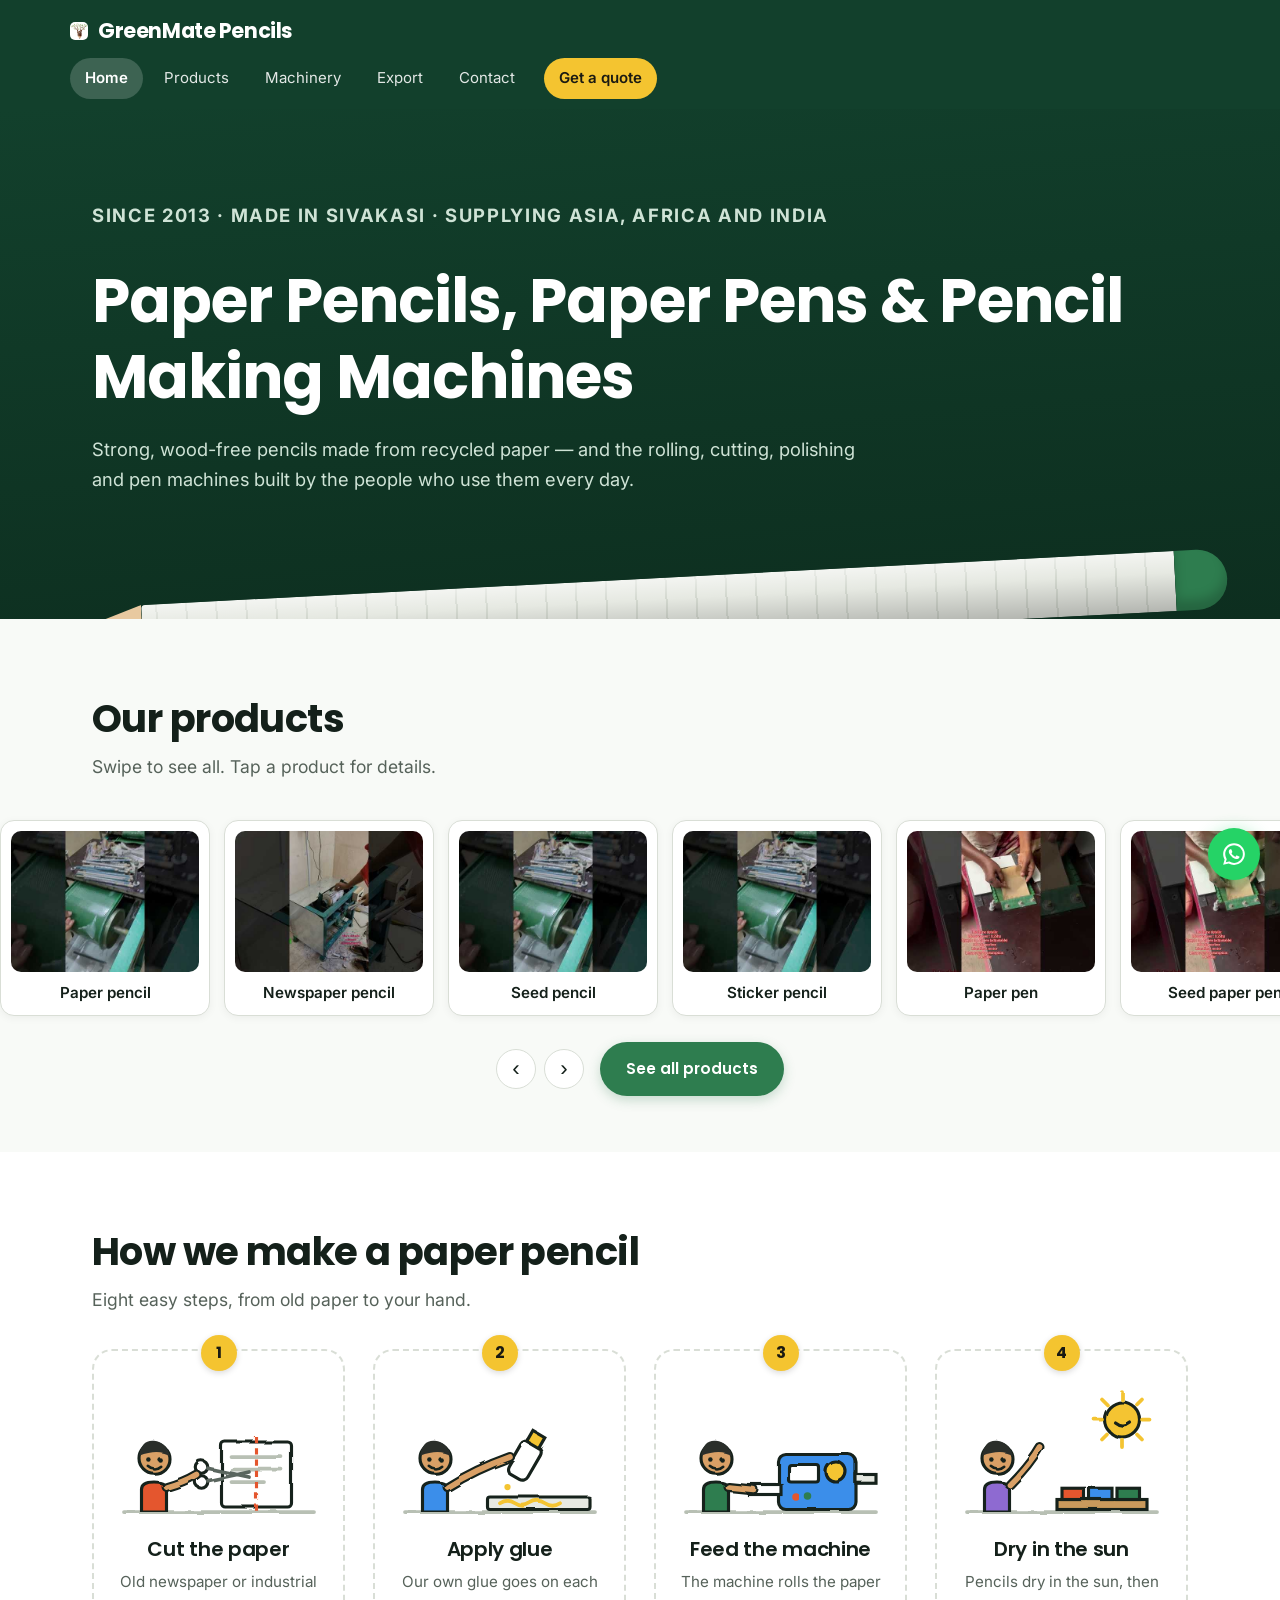
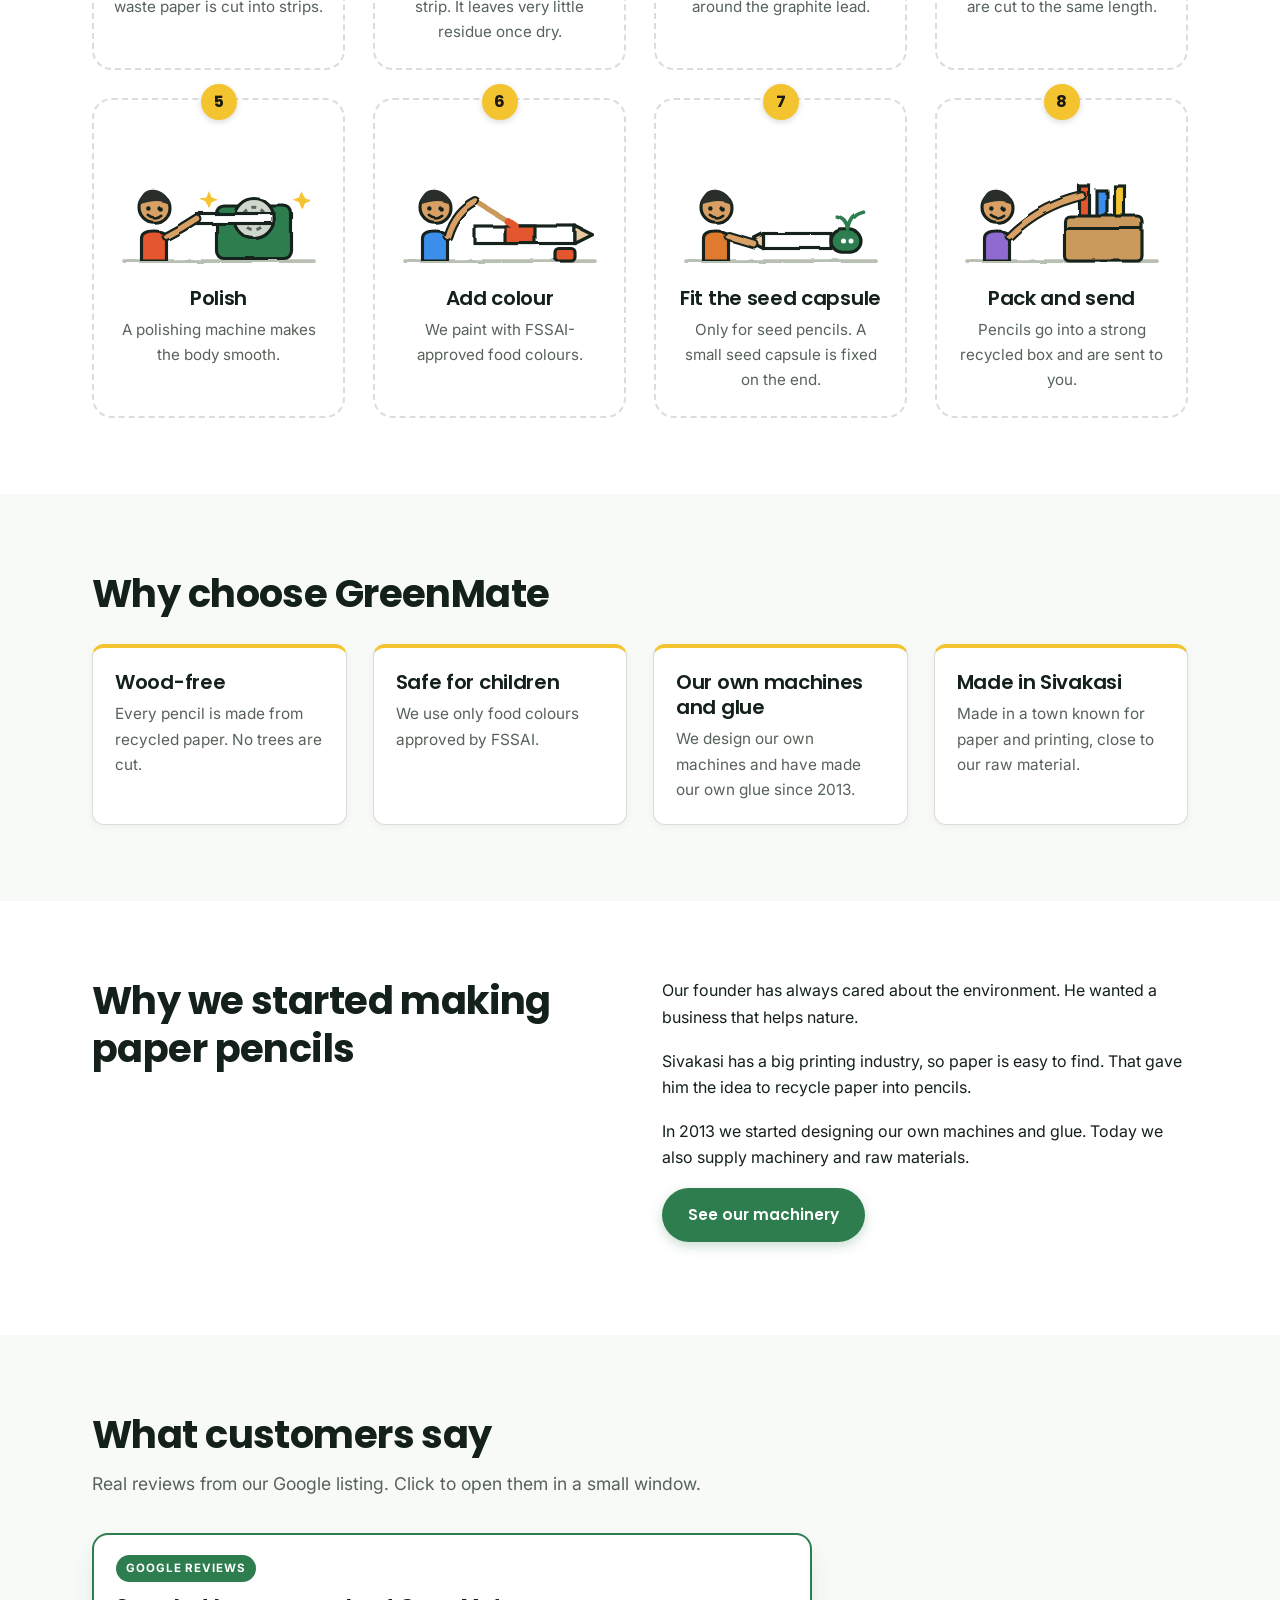
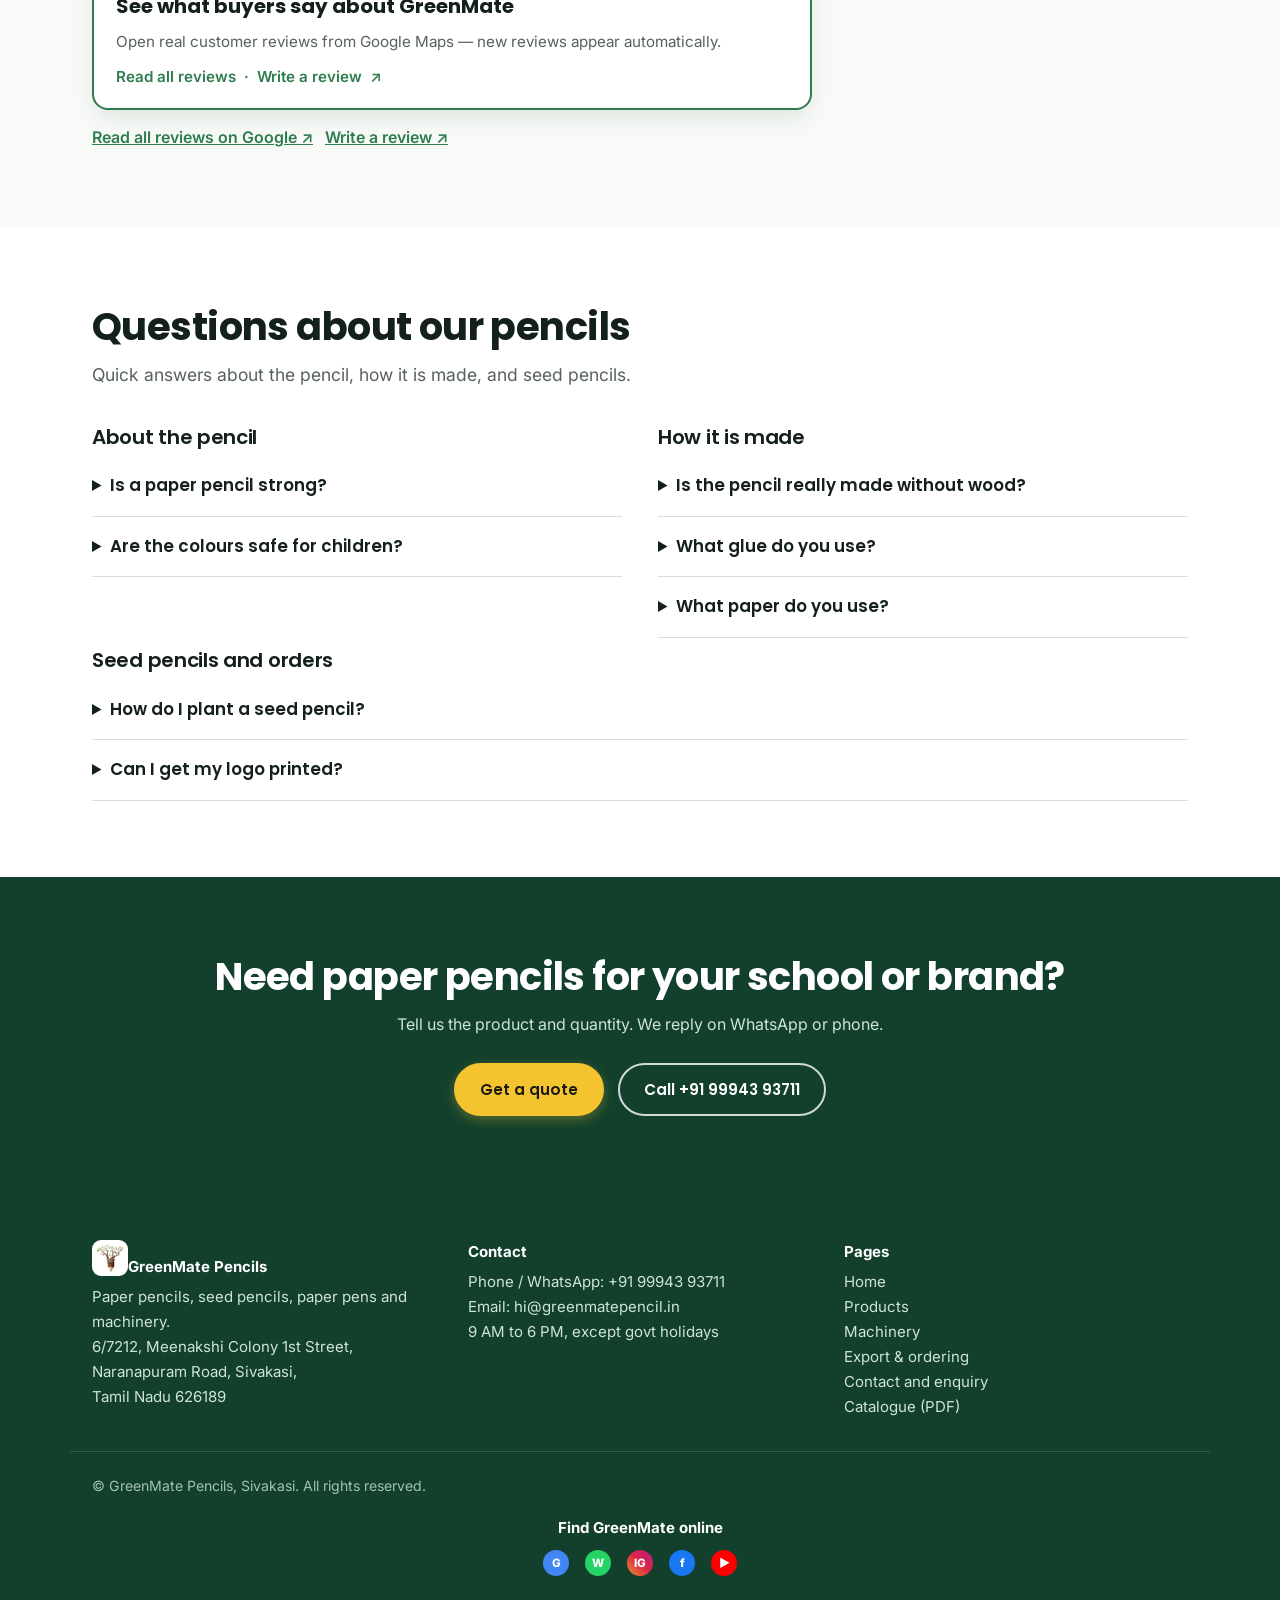
==== commit 04dfae8a: "Trim homepage hero CTAs and add catalog and machine quote buttons" ====
--- a/index.html
+++ b/index.html
@@ -63,11 +63,6 @@
 <p class="eyebrow">Since 2013 &middot; Made in Sivakasi &middot; Supplying Asia, Africa and India</p>
 <h1>Paper Pencils, Paper Pens &amp; Pencil Making Machines</h1>
 <p>Strong, wood-free pencils made from recycled paper &mdash; and the rolling, cutting, polishing and pen machines built by the people who use them every day.</p>
-<div class="hero-choices">
-<a class="choice" href="products.html"><strong>Order paper pencils</strong><span>Plain, newspaper, seed, sticker and custom logo pencils &amp; pens</span></a>
-<a class="choice" href="machinery.html"><strong>Buy a pencil making machine</strong><span>Semi-auto to fully automatic lines, built to your power and output</span></a>
-</div>
-<div class="btns"><a class="btn btn-sun" href="contact.html#enquiry">Get a quote</a><a class="btn btn-line" href="export.html">Export &amp; ordering info</a><a class="btn btn-line" href="penandpencil.pdf" target="_blank" rel="noopener">Download catalogue (PDF)</a></div>
 <div class="pencil" aria-hidden="true"><div class="tip"></div><div class="lead-tip"></div><div class="body"></div><div class="seed"></div></div>
 </div></section>
 
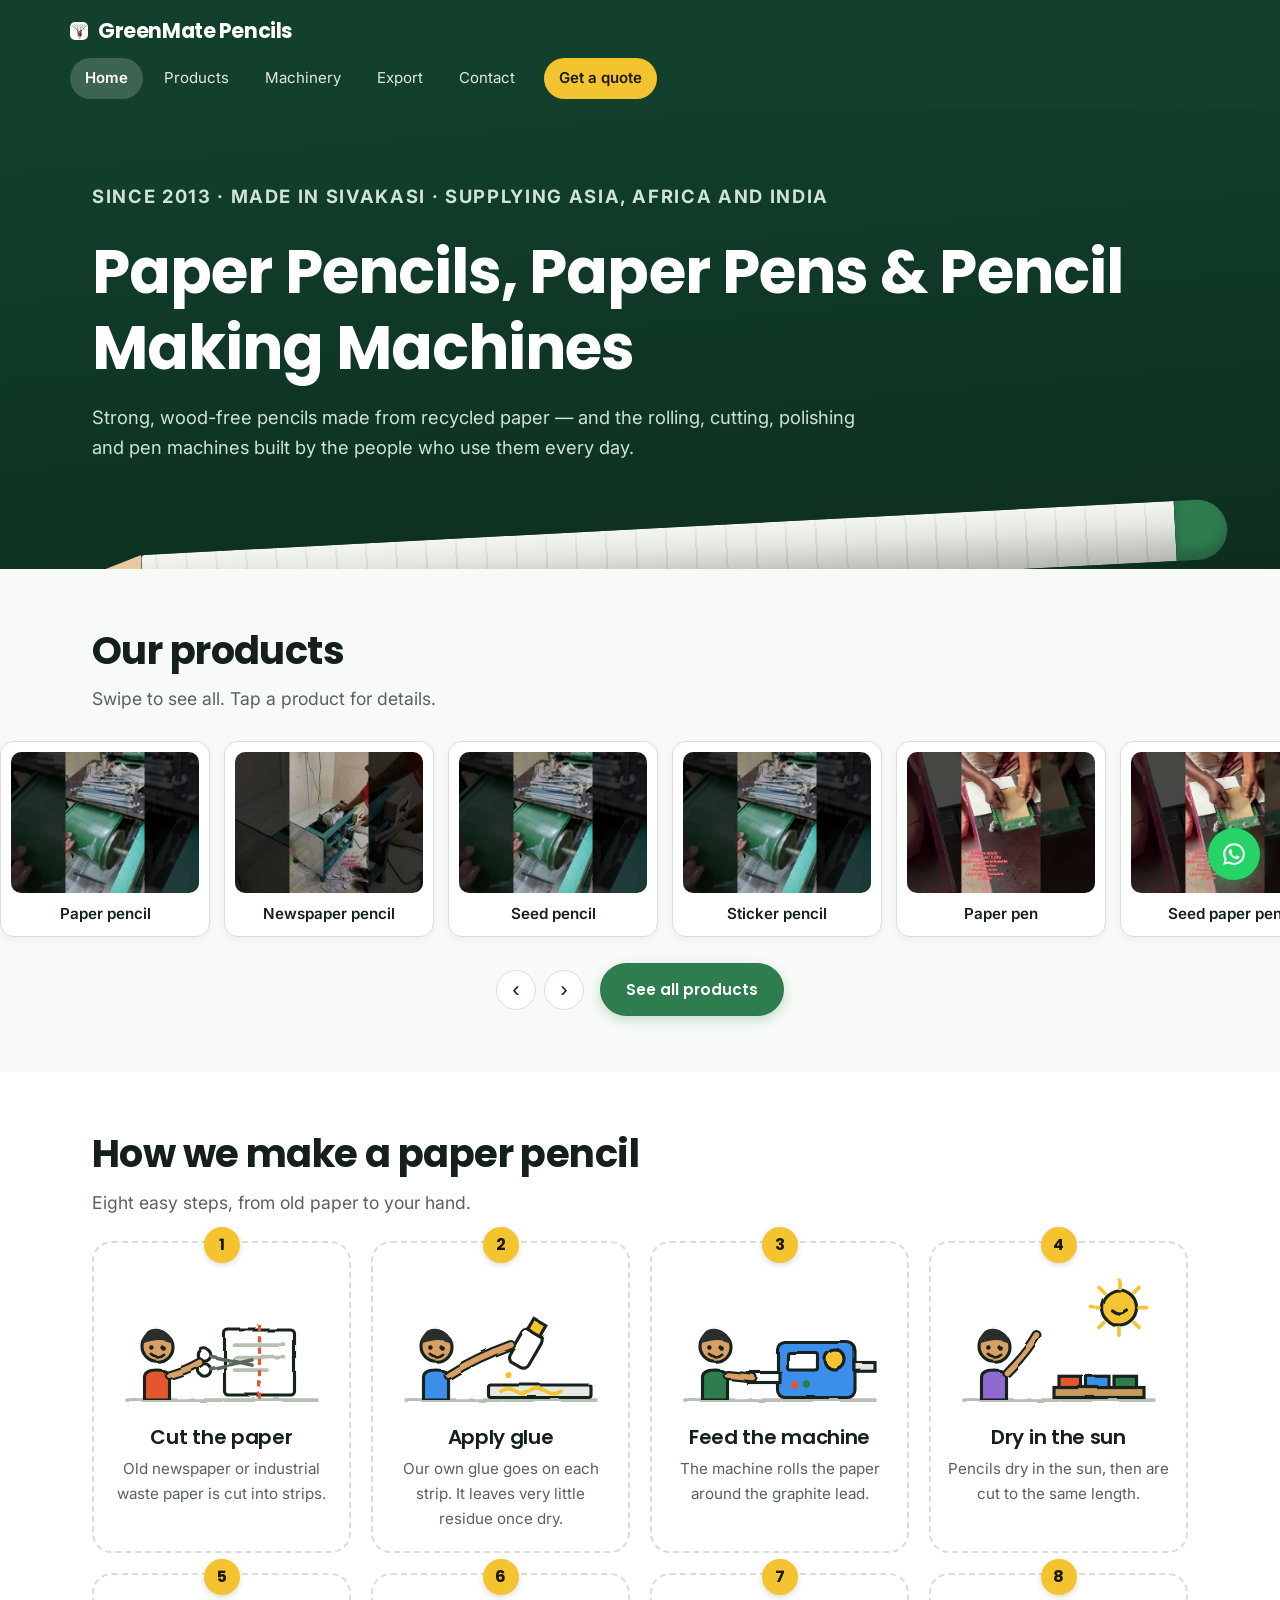
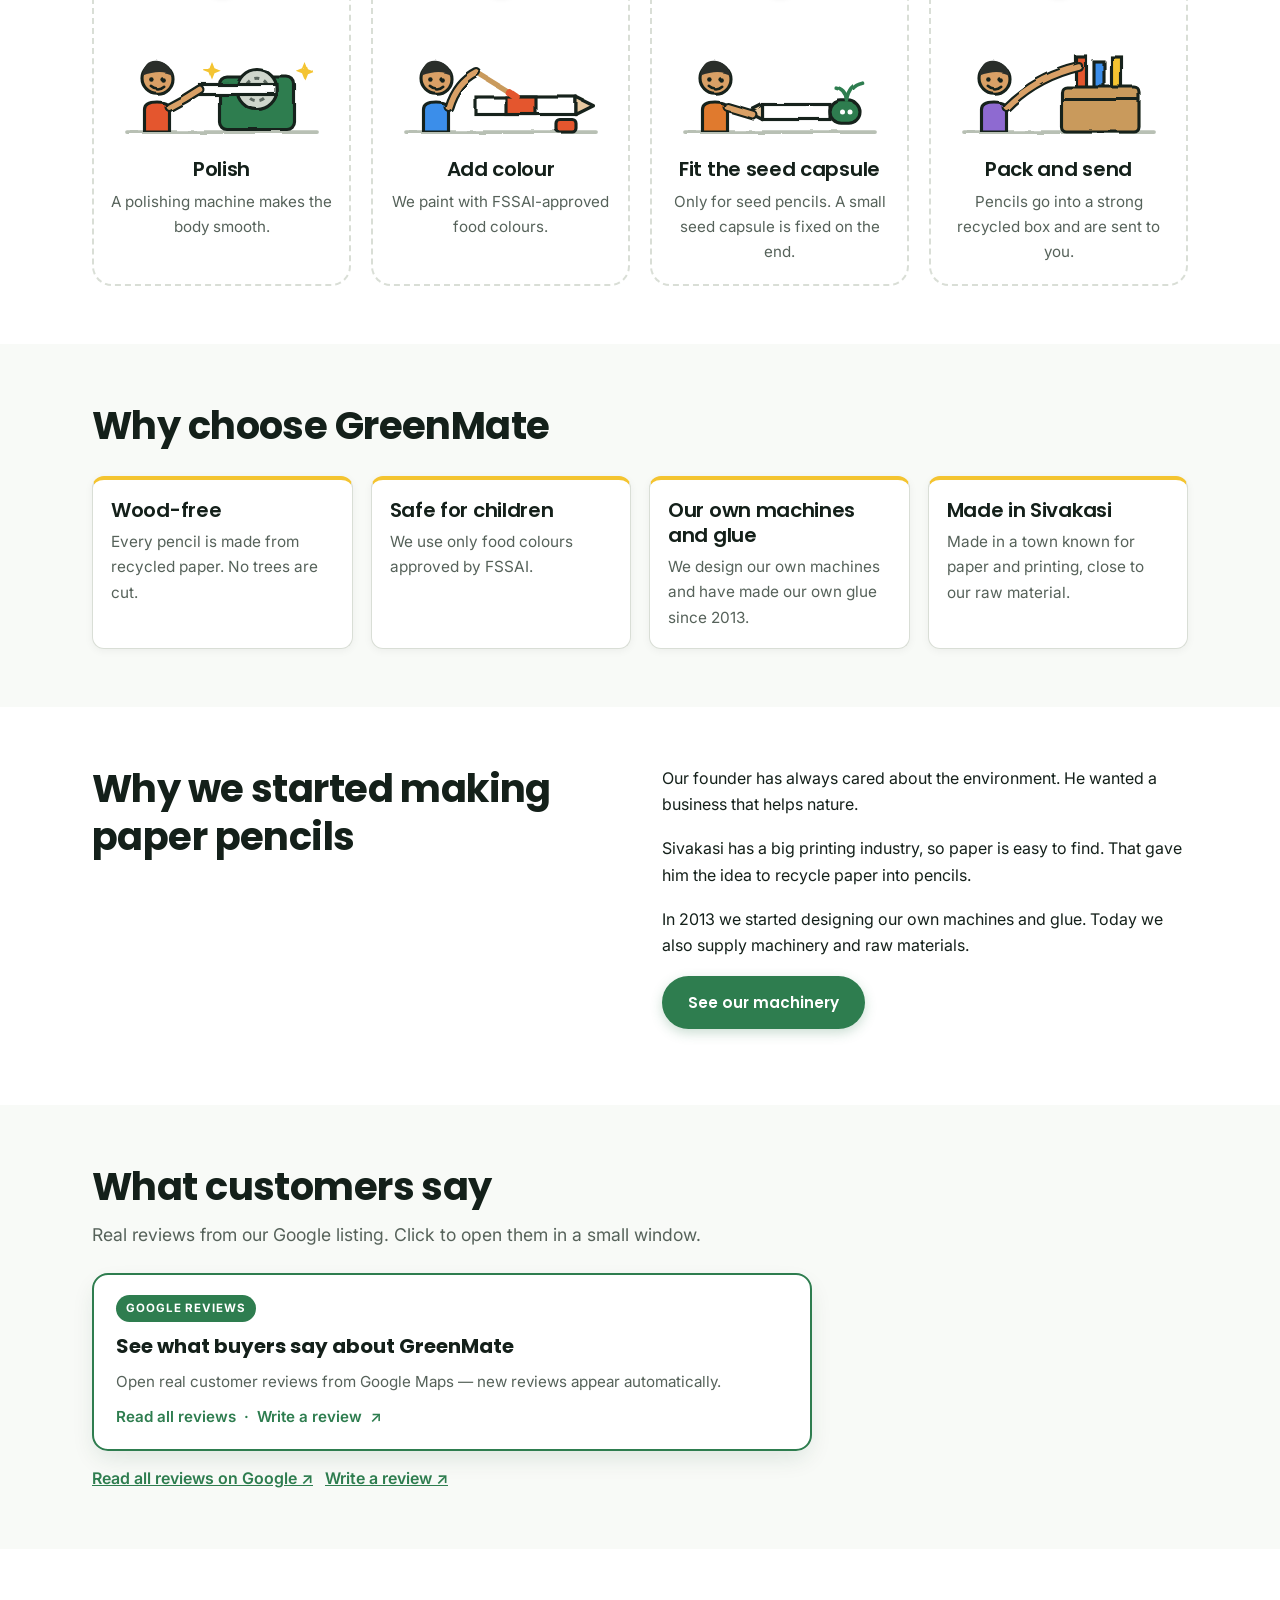
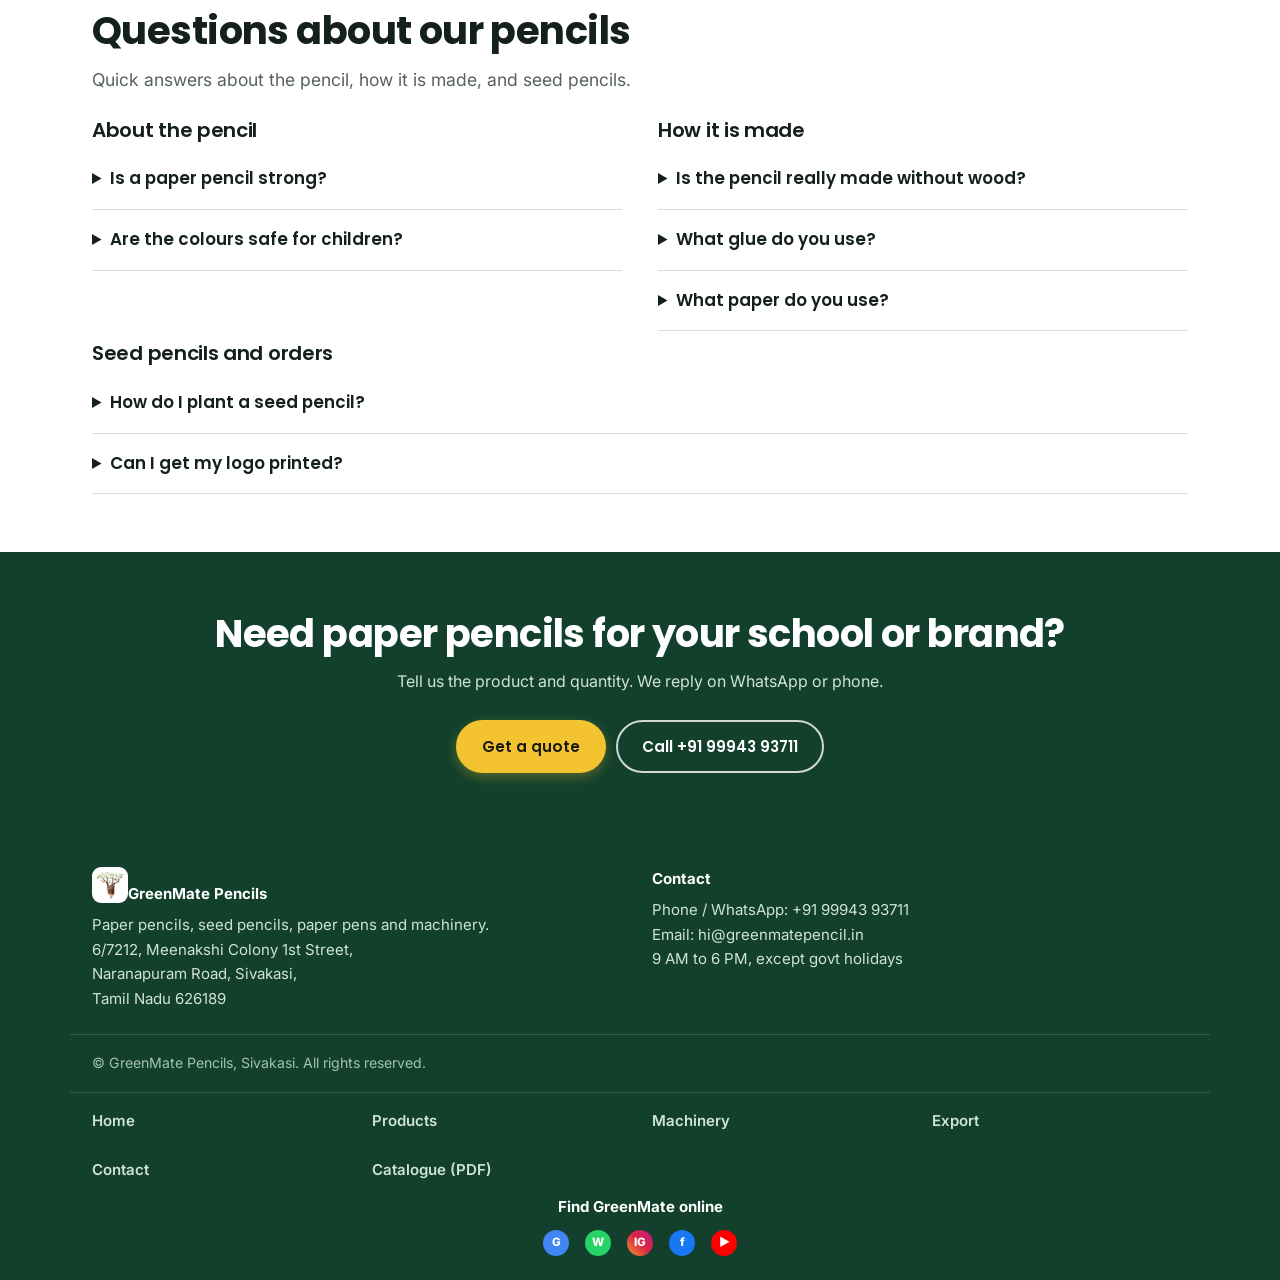
==== commit 24ff4cf1: "Footer nav row, grouped catalog button and sitewide compaction" ====
--- a/index.html
+++ b/index.html
@@ -15,7 +15,7 @@
 <link rel="preconnect" href="https://fonts.googleapis.com">
 <link rel="preconnect" href="https://fonts.gstatic.com" crossorigin>
 <link href="https://fonts.googleapis.com/css2?family=Inter:wght@400;500;600&family=Poppins:wght@500;600;700&display=swap" rel="stylesheet">
-<link rel="stylesheet" href="styles.css?v=16">
+<link rel="stylesheet" href="styles.css?v=17">
 <script type="application/ld+json">
 {"@context":"https://schema.org","@graph":[
 {"@type":"LocalBusiness","name":"GreenMate Pencils","url":"https://greenmatepencil.in/","logo":"https://greenmatepencil.in/images/LOGO%20greenmate.png?v=13","sameAs":["https://maps.app.goo.gl/Keg3xTbcQyRVoyA96?g_st=ac","https://www.instagram.com/greenmatepencil/","https://www.facebook.com/greenmatepencilindustry","https://m.youtube.com/@greenmatepencil"],"telephone":"+91 99943 93711","email":"hi@greenmatepencil.in","description":"Manufacturer of paper pencils, seed pencils, paper pens and paper pencil making machines in Sivakasi.","address":{"@type":"PostalAddress","streetAddress":"6/7212, Meenakshi Colony 1st Street, Naranapuram Road","addressLocality":"Sivakasi","addressRegion":"Tamil Nadu","postalCode":"626189","addressCountry":"IN"},"geo":{"@type":"GeoCoordinates","latitude":9.4494854,"longitude":77.8086877}},
@@ -160,8 +160,9 @@
 <footer><div class="wrap">
 <div><a class="footer-logo" href="index.html"><img src="images/LOGO%20greenmate.png?v=13" alt="GreenMate Pencils logo" width="28" height="28"></a><strong>GreenMate Pencils</strong><br>Paper pencils, seed pencils, paper pens and machinery.<br>6/7212, Meenakshi Colony 1st Street,<br>Naranapuram Road, Sivakasi,<br>Tamil Nadu 626189</div>
 <div><strong>Contact</strong><br>Phone / WhatsApp: <a href="tel:+919994393711">+91 99943 93711</a><br>Email: <a href="mailto:hi@greenmatepencil.in">hi@greenmatepencil.in</a><br>9 AM to 6 PM, except govt holidays</div>
-<div><strong>Pages</strong><br><a href="index.html">Home</a><br><a href="products.html">Products</a><br><a href="machinery.html">Machinery</a><br><a href="export.html">Export &amp; ordering</a><br><a href="contact.html">Contact and enquiry</a><br><a href="penandpencil.pdf" target="_blank" rel="noopener">Catalogue (PDF)</a></div>
-</div><div class="wrap copy">&copy; GreenMate Pencils, Sivakasi. All rights reserved.</div><div class="gwrap follow-wrap"><strong>Find GreenMate online</strong><div class="follow-links"><a href="https://maps.app.goo.gl/Keg3xTbcQyRVoyA96?g_st=ac" target="_blank" rel="noopener" aria-label="Google reviews" title="Google reviews"><span class="ico ico-g" aria-hidden="true">G</span></a><a href="https://wa.me/919994393711" target="_blank" rel="noopener" aria-label="Chat on WhatsApp" title="Chat on WhatsApp"><span class="ico ico-w" aria-hidden="true">W</span></a><a href="https://www.instagram.com/greenmatepencil/" target="_blank" rel="noopener" aria-label="Instagram" title="Instagram"><span class="ico ico-ig" aria-hidden="true">IG</span></a><a href="https://www.facebook.com/greenmatepencilindustry" target="_blank" rel="noopener" aria-label="Facebook" title="Facebook"><span class="ico ico-fb" aria-hidden="true">f</span></a><a href="https://m.youtube.com/@greenmatepencil" target="_blank" rel="noopener" aria-label="YouTube" title="YouTube"><span class="ico ico-yt" aria-hidden="true">▶</span></a></div></div></footer>
+
+</div><div class="wrap copy">&copy; GreenMate Pencils, Sivakasi. All rights reserved.</div><div class="wrap footer-nav"><a href="index.html">Home</a><a href="products.html">Products</a><a href="machinery.html">Machinery</a><a href="export.html">Export</a><a href="contact.html">Contact</a><a href="penandpencil.pdf">Catalogue (PDF)</a></div>
+<div class="gwrap follow-wrap"><strong>Find GreenMate online</strong><div class="follow-links"><a href="https://maps.app.goo.gl/Keg3xTbcQyRVoyA96?g_st=ac" target="_blank" rel="noopener" aria-label="Google reviews" title="Google reviews"><span class="ico ico-g" aria-hidden="true">G</span></a><a href="https://wa.me/919994393711" target="_blank" rel="noopener" aria-label="Chat on WhatsApp" title="Chat on WhatsApp"><span class="ico ico-w" aria-hidden="true">W</span></a><a href="https://www.instagram.com/greenmatepencil/" target="_blank" rel="noopener" aria-label="Instagram" title="Instagram"><span class="ico ico-ig" aria-hidden="true">IG</span></a><a href="https://www.facebook.com/greenmatepencilindustry" target="_blank" rel="noopener" aria-label="Facebook" title="Facebook"><span class="ico ico-fb" aria-hidden="true">f</span></a><a href="https://m.youtube.com/@greenmatepencil" target="_blank" rel="noopener" aria-label="YouTube" title="YouTube"><span class="ico ico-yt" aria-hidden="true">▶</span></a></div></div></footer>
 <a class="wa" href="https://wa.me/919994393711" aria-label="Chat on WhatsApp" title="Chat on WhatsApp"><svg aria-hidden="true" viewBox="0 0 24 24" width="26" height="26"><path fill="currentColor" d="M12.04 2C6.5 2 2 6.5 2 12.04c0 1.77.46 3.5 1.34 5.02L2 22l5.1-1.34a9.98 9.98 0 0 0 4.94 1.38c5.54 0 10-4.46 10-10S17.58 2 12.04 2zm0 18.2c-1.5 0-2.96-.4-4.25-1.17l-.3-.18-3.04.8.82-2.97-.2-.31A8.16 8.16 0 0 1 3.9 12.04c0-4.5 3.66-8.15 8.14-8.15 2.18 0 4.22.85 5.76 2.39a8.1 8.1 0 0 1 2.39 5.76c0 4.49-3.65 8.16-8.15 8.16zm4.48-6.1c-.24-.12-1.44-.71-1.66-.79-.22-.08-.38-.12-.54.12-.16.24-.62.79-.76.95-.14.16-.28.18-.52.06-.24-.12-1.02-.38-1.94-1.2-.72-.64-1.2-1.43-1.34-1.67-.14-.24-.02-.37.1-.49.11-.11.24-.28.36-.42.12-.14.16-.24.24-.4.08-.16.04-.3-.02-.42-.06-.12-.54-1.3-.74-1.78-.2-.48-.4-.42-.54-.42h-.46c-.16 0-.42.06-.64.3-.22.24-.84.82-.84 2s.86 2.32.98 2.48c.12.16 1.7 2.6 4.12 3.64.58.25 1.03.4 1.38.51.58.18 1.1.16 1.52.1.46-.07 1.44-.59 1.64-1.16.2-.58.2-1.07.14-1.18-.06-.1-.22-.16-.46-.28z"/></svg></a>
 <script>
 var r=document.getElementById('rail');
--- a/styles.css
+++ b/styles.css
@@ -96,7 +96,7 @@
 }
 
 section {
-  padding: 76px 0;
+  padding: 58px 0;
 }
 
 .alt {
@@ -106,7 +106,7 @@
 .lead {
   color: var(--soft);
   font-size: 1.1rem;
-  margin-bottom: 2.2rem;
+  margin-bottom: 1.5rem;
 }
 
 /* BUTTONS */
@@ -327,14 +327,14 @@
 .hero {
   background: linear-gradient(175deg, var(--forest) 0%, #0d2e1f 100%);
   color: #fff;
-  padding: 72px 0 0;
+  padding: 56px 0 0;
   overflow: hidden;
 }
 
 .hero p {
   color: #cfe3d6;
   font-size: 1.15rem;
-  margin: 1.2rem 0 2rem;
+  margin: 1rem 0 1.4rem;
 }
 
 .eyebrow {
@@ -386,14 +386,14 @@
 
 .btns {
   display: flex;
-  gap: 14px;
+  gap: 10px;
   flex-wrap: wrap;
 }
 
 .pencil {
   display: flex;
   align-items: center;
-  margin: 64px -40px 0;
+  margin: 46px -40px 0;
   transform: rotate(-3deg);
   height: 60px;
   position: relative;
@@ -505,9 +505,9 @@
 .prod {
   display: grid;
   grid-template-columns: minmax(0, 1.15fr) minmax(0, 1fr);
-  gap: 44px;
+  gap: 32px;
   align-items: center;
-  padding: 50px 0;
+  padding: 38px 0;
   border-top: 1px solid var(--line);
 }
 
@@ -721,7 +721,7 @@
 .steps {
   display: grid;
   grid-template-columns: repeat(auto-fit, minmax(240px, 1fr));
-  gap: 28px;
+  gap: 20px;
   list-style: none;
   counter-reset: s;
 }
@@ -730,7 +730,7 @@
   background: var(--card-bg);
   border: 2px dashed var(--line);
   border-radius: 20px;
-  padding: 24px 20px;
+  padding: 20px 16px;
   text-align: center;
   counter-increment: s;
   position: relative;
@@ -772,14 +772,14 @@
 .why {
   display: grid;
   grid-template-columns: repeat(auto-fit, minmax(240px, 1fr));
-  gap: 26px;
+  gap: 18px;
 }
 
 .why div {
   background: var(--card-bg);
   border: 1px solid var(--line);
   border-top: 4px solid var(--sun);
-  padding: 22px;
+  padding: 18px;
   border-radius: 12px;
   box-shadow: var(--shadow-sm);
 }
@@ -1106,14 +1106,14 @@
 footer {
   background: var(--forest);
   color: #cfe3d6;
-  padding: 48px 0 calc(36px + env(safe-area-inset-bottom, 0px));
+  padding: 36px 0 calc(24px + env(safe-area-inset-bottom, 0px));
   font-size: 0.94rem;
 }
 
 footer .wrap {
   display: grid;
   grid-template-columns: repeat(auto-fit, minmax(220px, 1fr));
-  gap: 32px;
+  gap: 24px;
 }
 
 footer a {
@@ -1135,8 +1135,8 @@
 
 footer .copy {
   display: block;
-  margin-top: 32px;
-  padding-top: 22px;
+  margin-top: 22px;
+  padding-top: 16px;
   border-top: 1px solid rgba(255, 255, 255, 0.14);
   font-size: 0.88rem;
   color: #a3c2b0;
@@ -1208,7 +1208,7 @@
 
 /* Social follow strip */
 .follow-wrap {
-  margin-top: 18px;
+  margin-top: 12px;
   text-align: center;
 }
 .follow-wrap > strong {
@@ -1259,16 +1259,40 @@
 .follow-links a:hover .ico { transform: translateY(-2px); }
 .inline-follow { justify-content: flex-start; margin-top: 6px; }
 
+/* Footer navigation: centered single row above social icons */
+.footer-nav {
+  display: flex;
+  flex-wrap: wrap;
+  justify-content: center;
+  gap: 8px 18px;
+  margin-top: 18px;
+  padding-top: 16px;
+  border-top: 1px solid rgba(255, 255, 255, 0.14);
+  font-weight: 600;
+}
+.footer-nav a:hover { color: #fff; }
+@media (max-width: 600px) {
+  .footer-nav {
+    flex-wrap: nowrap;
+    overflow-x: auto;
+    justify-content: flex-start;
+    white-space: nowrap;
+    padding-bottom: 6px;
+    scrollbar-width: none;
+  }
+  .footer-nav::-webkit-scrollbar { display: none; }
+}
+
 /* Mobile compaction: keep all content, cut empty space */
 @media (max-width: 600px) {
   .wrap { padding: 0 16px; }
-  section { padding: 36px 0; }
+  section { padding: 30px 0; }
 
   .logo { font-size: 1.05rem; }
   .logo-mark { width: 16px; height: 16px; padding: 1px; border-radius: 4px; }
   .logo-mark img { width: 14px; height: 14px; }
 
-  .hero { padding-top: 40px; }
+  .hero { padding-top: 34px; }
   .hero p { font-size: 1rem; margin: 0.85rem 0 1.3rem; }
   .hero-choices { gap: 10px; margin-bottom: 1.3rem; }
   .choice { padding: 12px 14px; }
@@ -1296,10 +1320,10 @@
   summary { font-size: 1rem; }
   details p { font-size: 0.92rem; }
 
-  footer { padding-top: 32px; }
+  footer { padding-top: 26px; }
   footer .wrap { gap: 18px; }
   footer .copy { margin-top: 20px; padding-top: 16px; }
-  .follow-wrap { margin-top: 14px; }
+  .follow-wrap { margin-top: 10px; }
   .follow-wrap > strong { margin-bottom: 8px; font-size: 0.82rem; }
   .follow-links { gap: 8px; }
   .follow-links .ico { width: 40px; height: 40px; font-size: 0.78rem; }
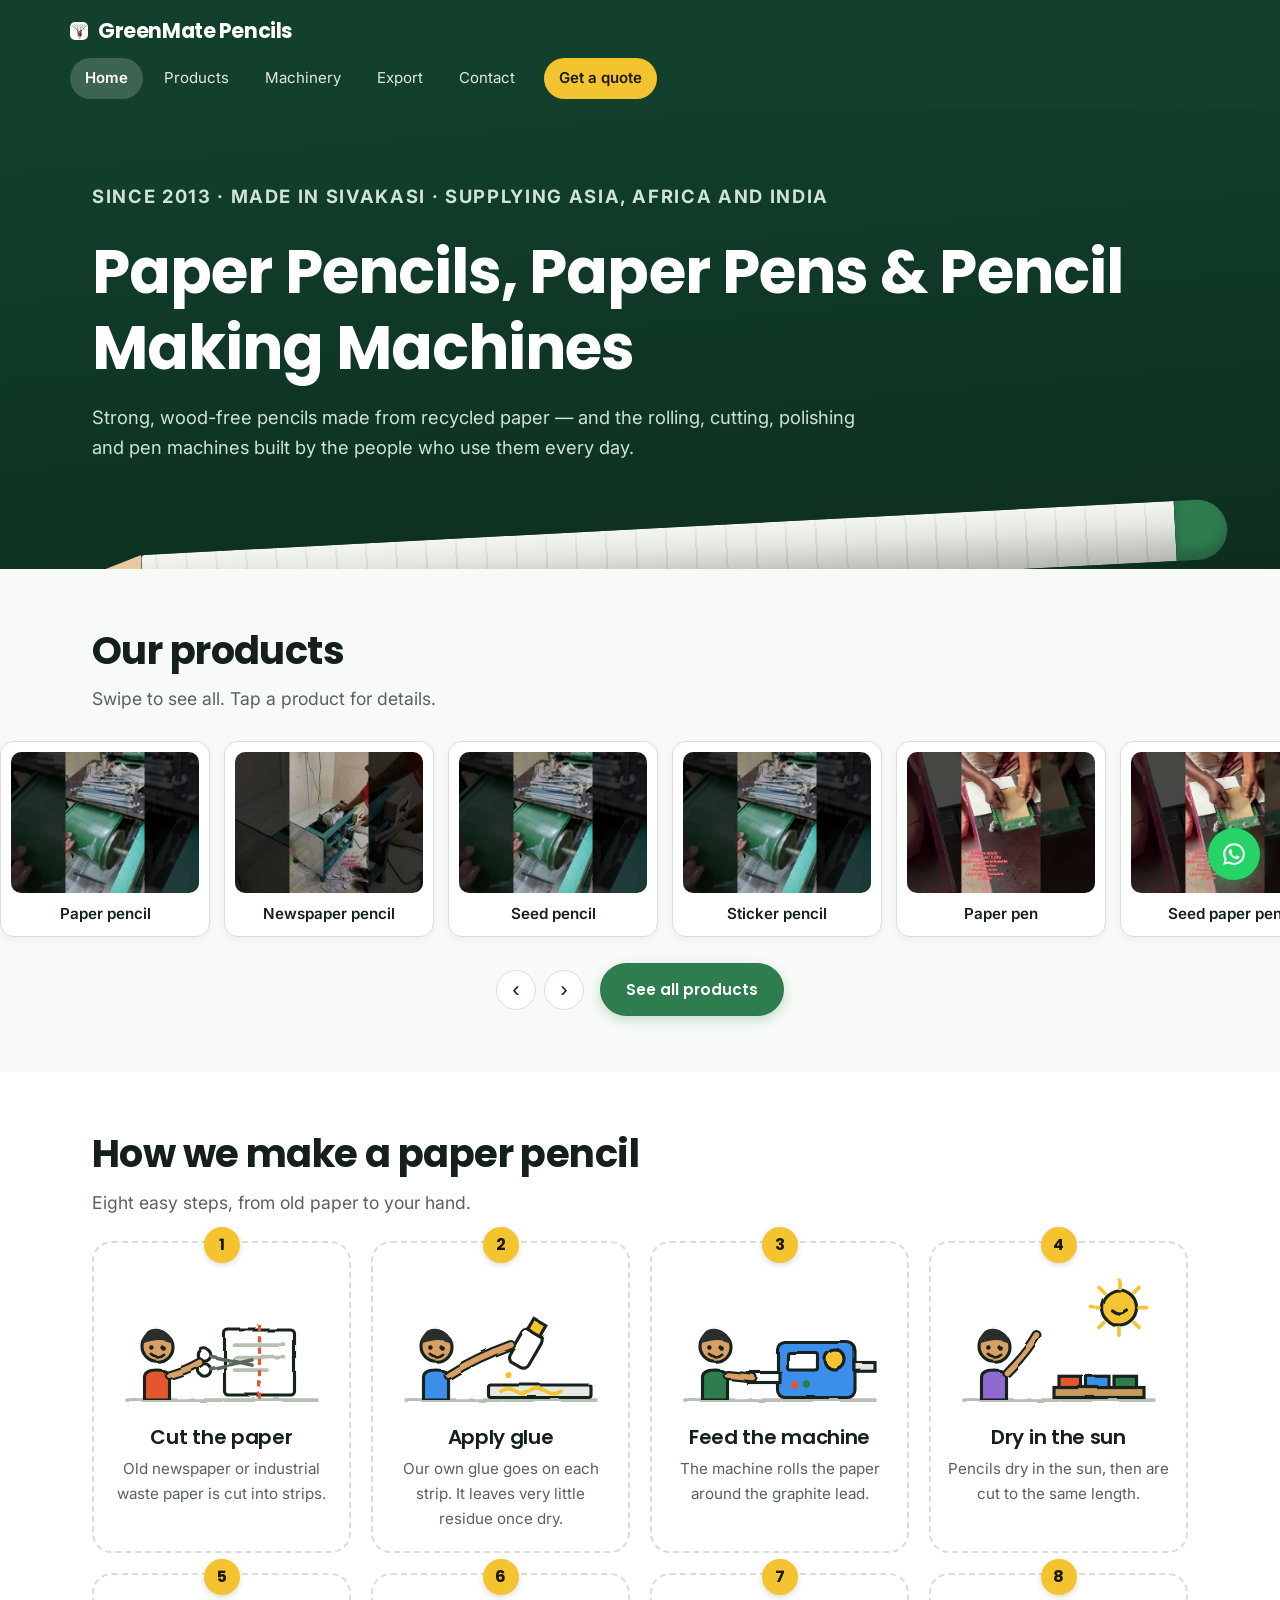
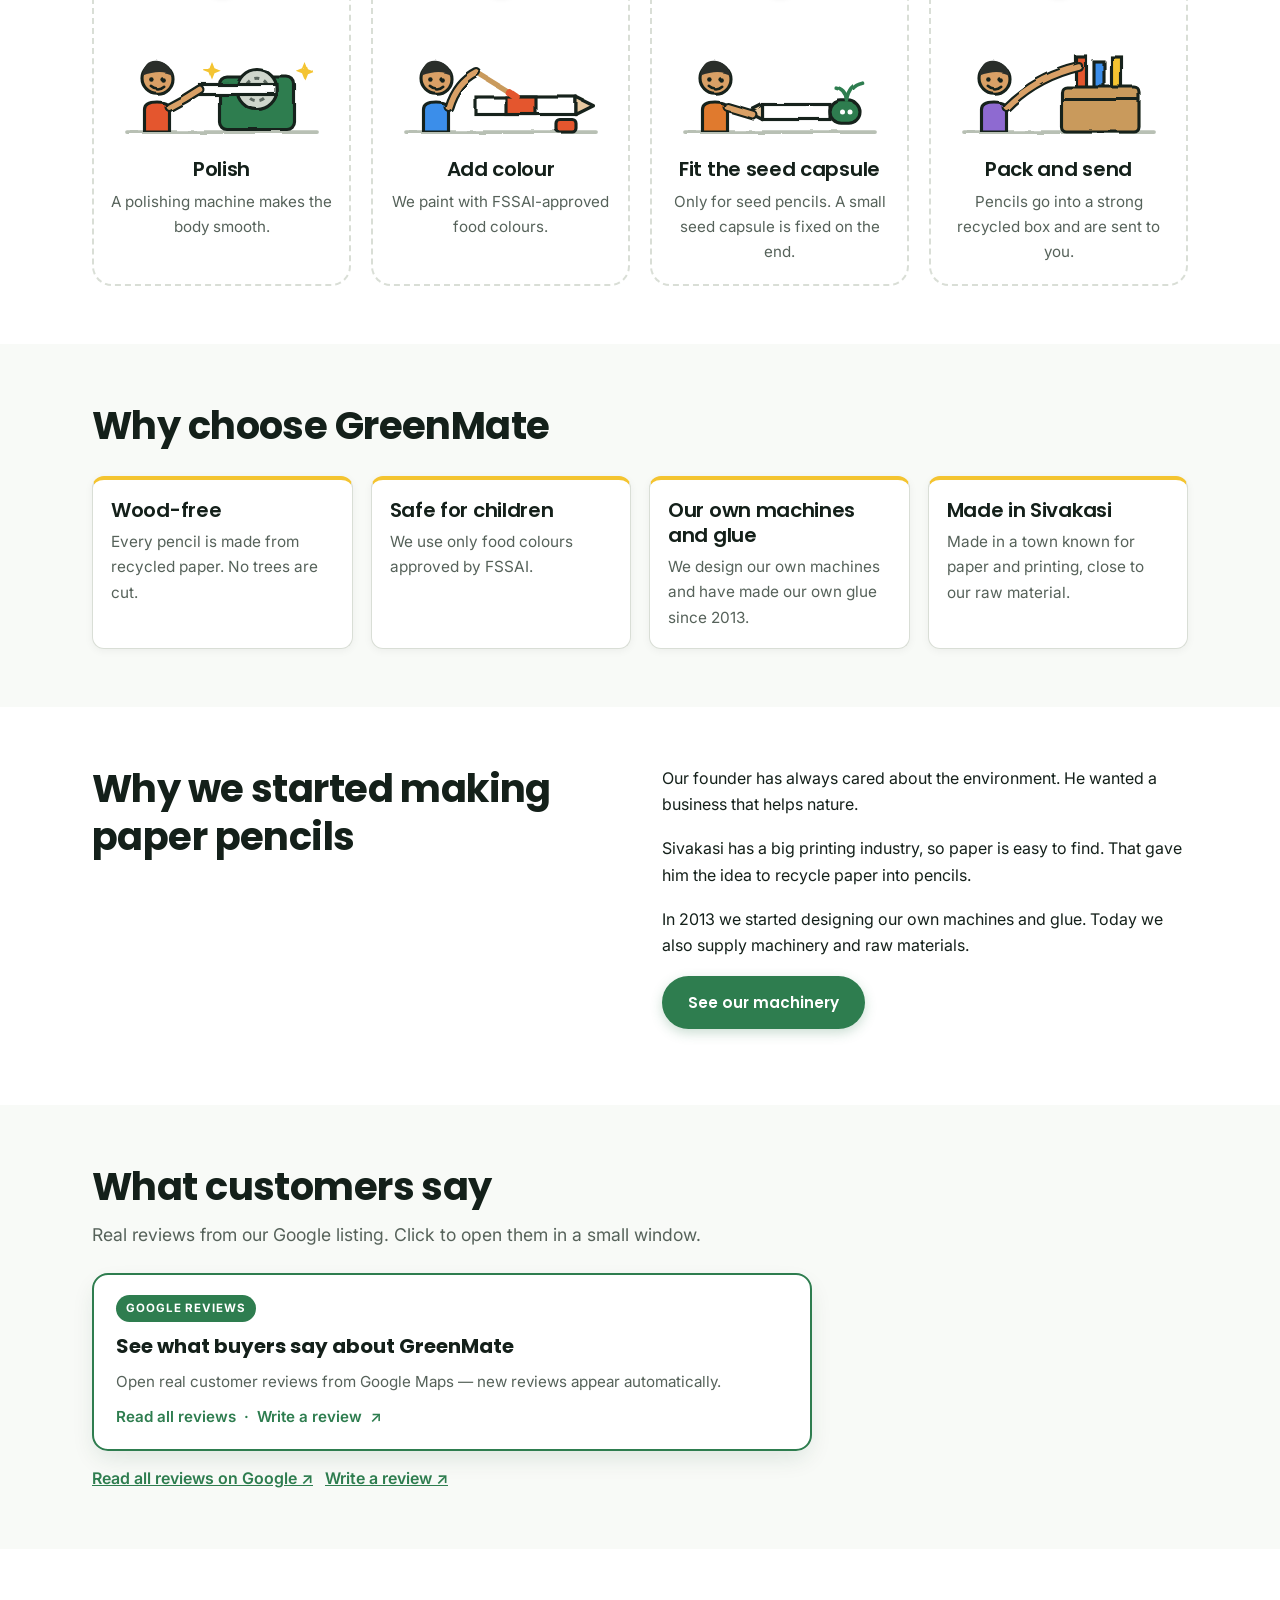
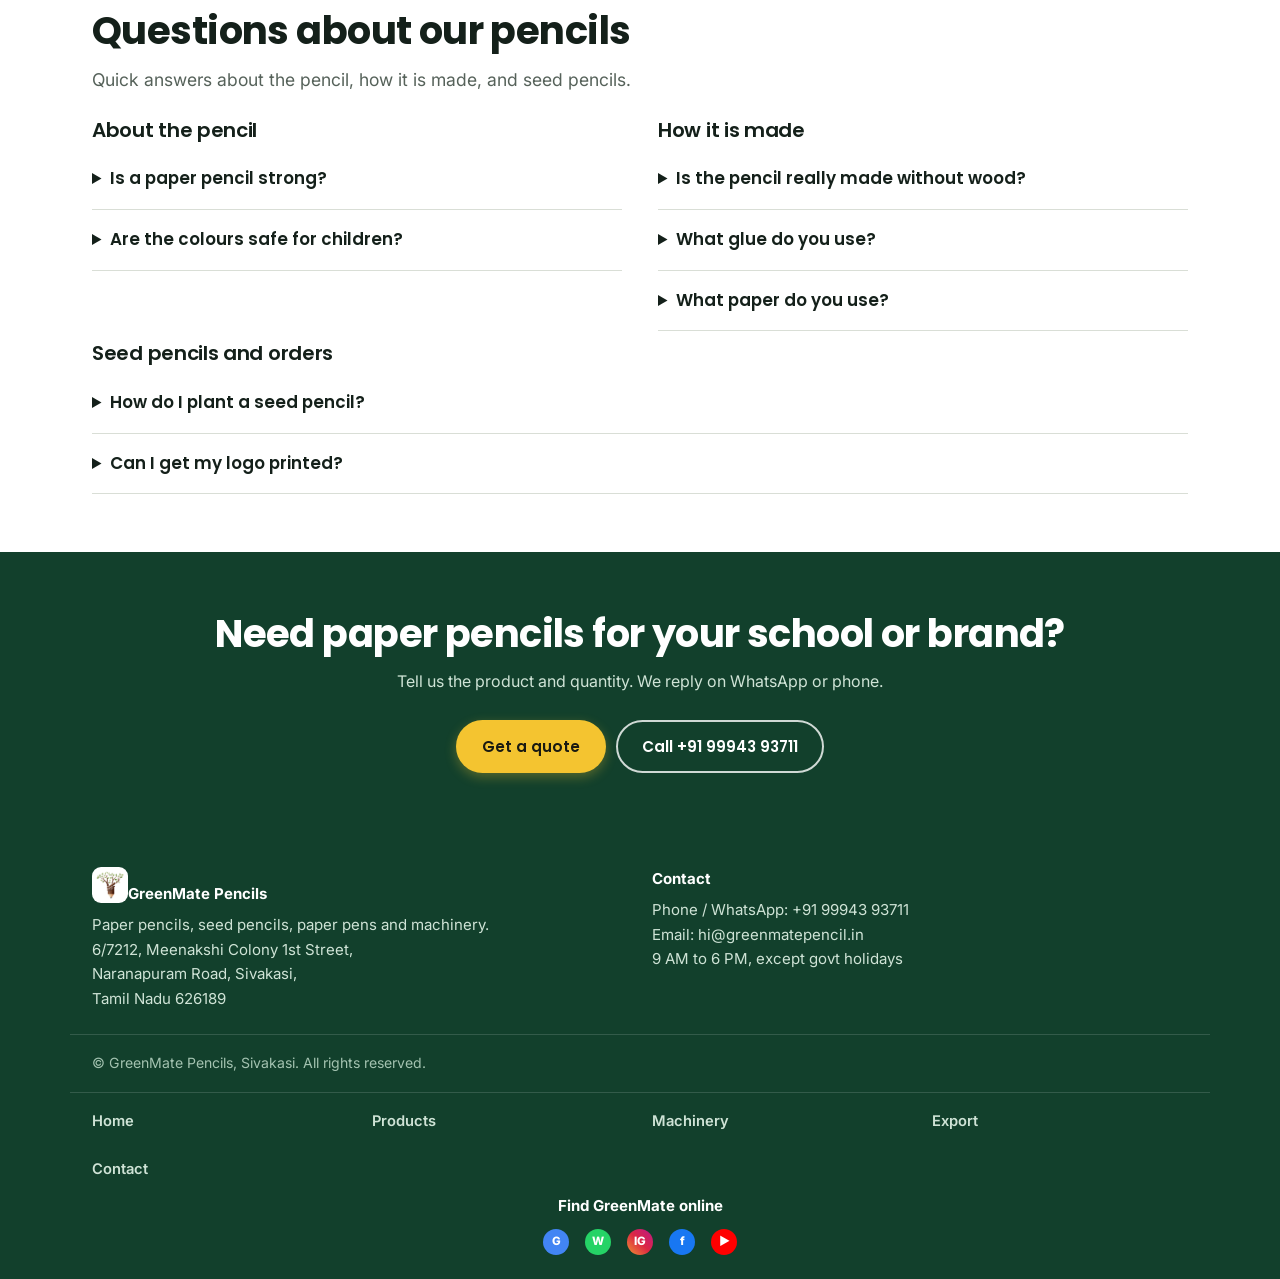
==== commit a67605a3: "Footer nav: five links in one row, remove catalogue" ====
--- a/index.html
+++ b/index.html
@@ -161,7 +161,7 @@
 <div><a class="footer-logo" href="index.html"><img src="images/LOGO%20greenmate.png?v=13" alt="GreenMate Pencils logo" width="28" height="28"></a><strong>GreenMate Pencils</strong><br>Paper pencils, seed pencils, paper pens and machinery.<br>6/7212, Meenakshi Colony 1st Street,<br>Naranapuram Road, Sivakasi,<br>Tamil Nadu 626189</div>
 <div><strong>Contact</strong><br>Phone / WhatsApp: <a href="tel:+919994393711">+91 99943 93711</a><br>Email: <a href="mailto:hi@greenmatepencil.in">hi@greenmatepencil.in</a><br>9 AM to 6 PM, except govt holidays</div>
 
-</div><div class="wrap copy">&copy; GreenMate Pencils, Sivakasi. All rights reserved.</div><div class="wrap footer-nav"><a href="index.html">Home</a><a href="products.html">Products</a><a href="machinery.html">Machinery</a><a href="export.html">Export</a><a href="contact.html">Contact</a><a href="penandpencil.pdf">Catalogue (PDF)</a></div>
+</div><div class="wrap copy">&copy; GreenMate Pencils, Sivakasi. All rights reserved.</div><div class="wrap footer-nav"><a href="index.html">Home</a><a href="products.html">Products</a><a href="machinery.html">Machinery</a><a href="export.html">Export</a><a href="contact.html">Contact</a></div>
 <div class="gwrap follow-wrap"><strong>Find GreenMate online</strong><div class="follow-links"><a href="https://maps.app.goo.gl/Keg3xTbcQyRVoyA96?g_st=ac" target="_blank" rel="noopener" aria-label="Google reviews" title="Google reviews"><span class="ico ico-g" aria-hidden="true">G</span></a><a href="https://wa.me/919994393711" target="_blank" rel="noopener" aria-label="Chat on WhatsApp" title="Chat on WhatsApp"><span class="ico ico-w" aria-hidden="true">W</span></a><a href="https://www.instagram.com/greenmatepencil/" target="_blank" rel="noopener" aria-label="Instagram" title="Instagram"><span class="ico ico-ig" aria-hidden="true">IG</span></a><a href="https://www.facebook.com/greenmatepencilindustry" target="_blank" rel="noopener" aria-label="Facebook" title="Facebook"><span class="ico ico-fb" aria-hidden="true">f</span></a><a href="https://m.youtube.com/@greenmatepencil" target="_blank" rel="noopener" aria-label="YouTube" title="YouTube"><span class="ico ico-yt" aria-hidden="true">▶</span></a></div></div></footer>
 <a class="wa" href="https://wa.me/919994393711" aria-label="Chat on WhatsApp" title="Chat on WhatsApp"><svg aria-hidden="true" viewBox="0 0 24 24" width="26" height="26"><path fill="currentColor" d="M12.04 2C6.5 2 2 6.5 2 12.04c0 1.77.46 3.5 1.34 5.02L2 22l5.1-1.34a9.98 9.98 0 0 0 4.94 1.38c5.54 0 10-4.46 10-10S17.58 2 12.04 2zm0 18.2c-1.5 0-2.96-.4-4.25-1.17l-.3-.18-3.04.8.82-2.97-.2-.31A8.16 8.16 0 0 1 3.9 12.04c0-4.5 3.66-8.15 8.14-8.15 2.18 0 4.22.85 5.76 2.39a8.1 8.1 0 0 1 2.39 5.76c0 4.49-3.65 8.16-8.15 8.16zm4.48-6.1c-.24-.12-1.44-.71-1.66-.79-.22-.08-.38-.12-.54.12-.16.24-.62.79-.76.95-.14.16-.28.18-.52.06-.24-.12-1.02-.38-1.94-1.2-.72-.64-1.2-1.43-1.34-1.67-.14-.24-.02-.37.1-.49.11-.11.24-.28.36-.42.12-.14.16-.24.24-.4.08-.16.04-.3-.02-.42-.06-.12-.54-1.3-.74-1.78-.2-.48-.4-.42-.54-.42h-.46c-.16 0-.42.06-.64.3-.22.24-.84.82-.84 2s.86 2.32.98 2.48c.12.16 1.7 2.6 4.12 3.64.58.25 1.03.4 1.38.51.58.18 1.1.16 1.52.1.46-.07 1.44-.59 1.64-1.16.2-.58.2-1.07.14-1.18-.06-.1-.22-.16-.46-.28z"/></svg></a>
 <script>
--- a/styles.css
+++ b/styles.css
@@ -1262,21 +1262,21 @@
 /* Footer navigation: centered single row above social icons */
 .footer-nav {
   display: flex;
-  flex-wrap: wrap;
+  flex-wrap: nowrap;
   justify-content: center;
-  gap: 8px 18px;
+  gap: 8px 14px;
   margin-top: 18px;
   padding-top: 16px;
   border-top: 1px solid rgba(255, 255, 255, 0.14);
+  font-size: 0.92rem;
   font-weight: 600;
+  white-space: nowrap;
 }
 .footer-nav a:hover { color: #fff; }
 @media (max-width: 600px) {
   .footer-nav {
-    flex-wrap: nowrap;
     overflow-x: auto;
     justify-content: flex-start;
-    white-space: nowrap;
     padding-bottom: 6px;
     scrollbar-width: none;
   }
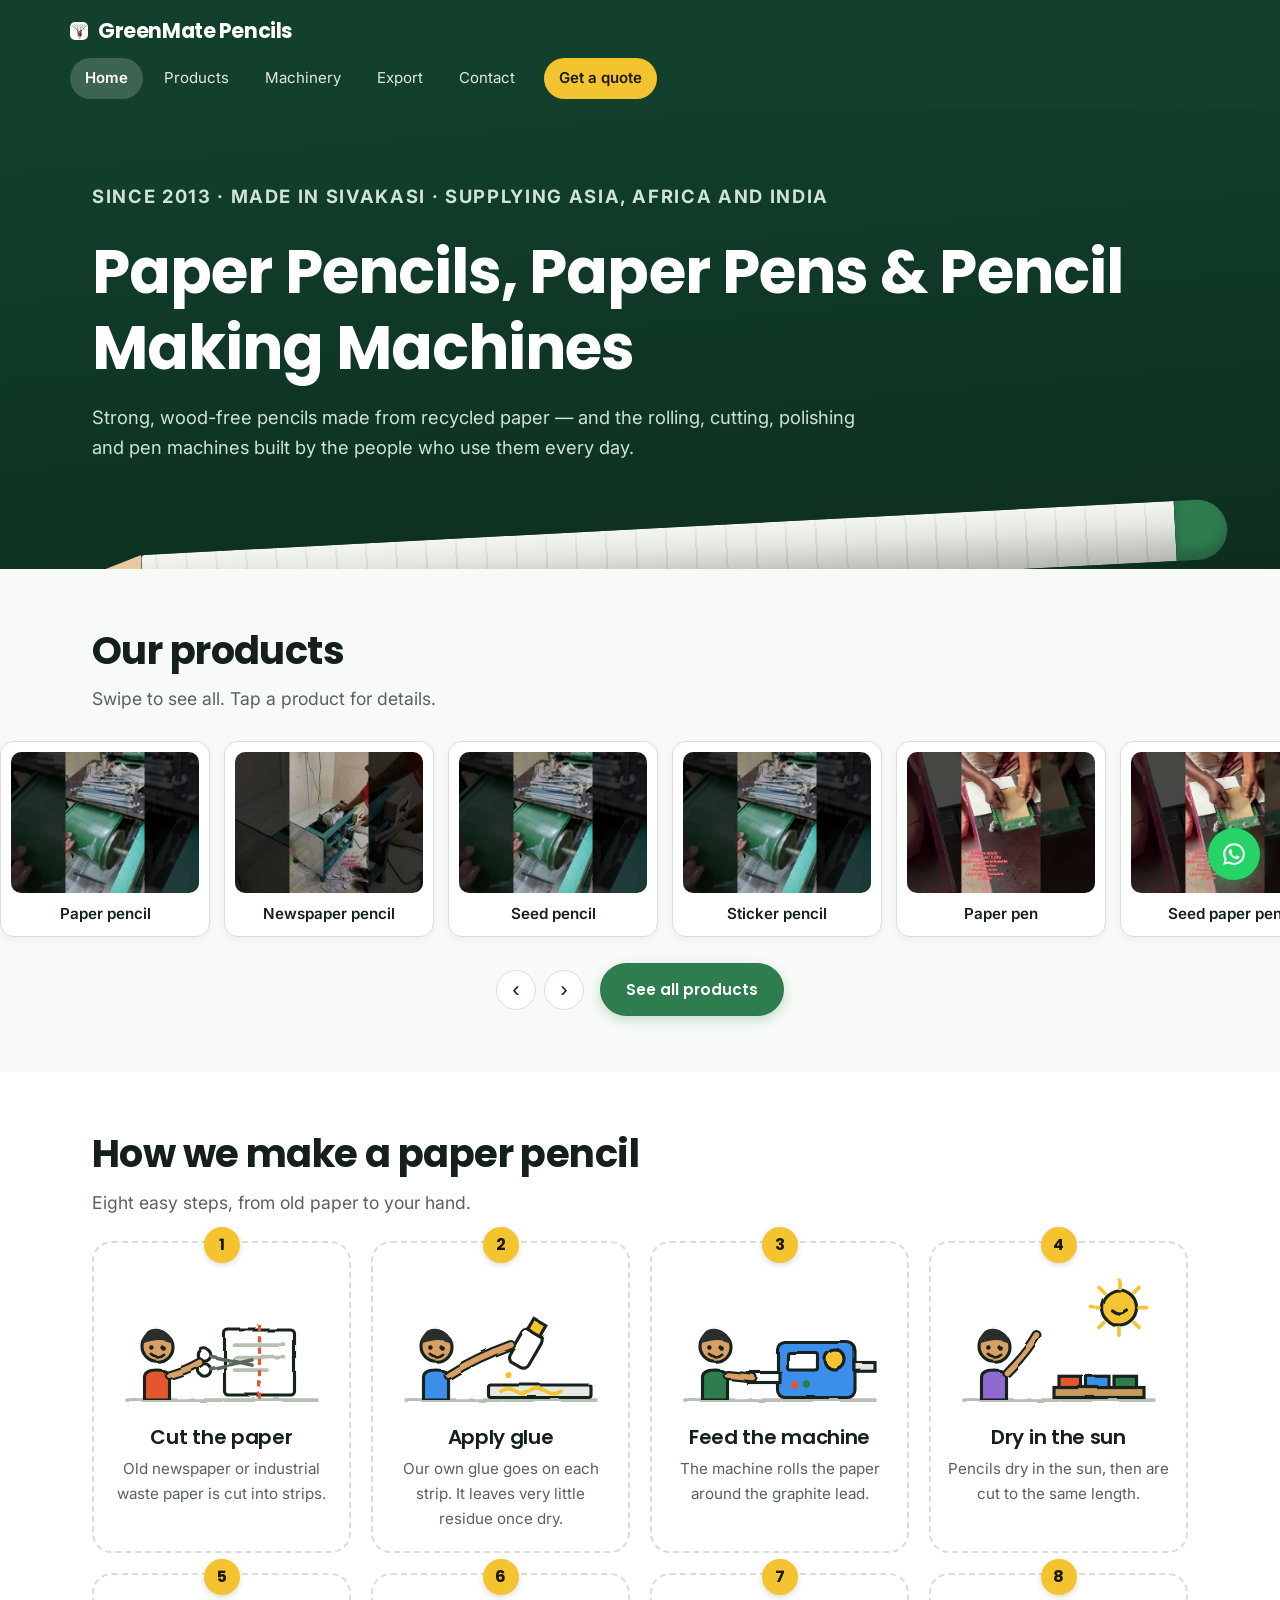
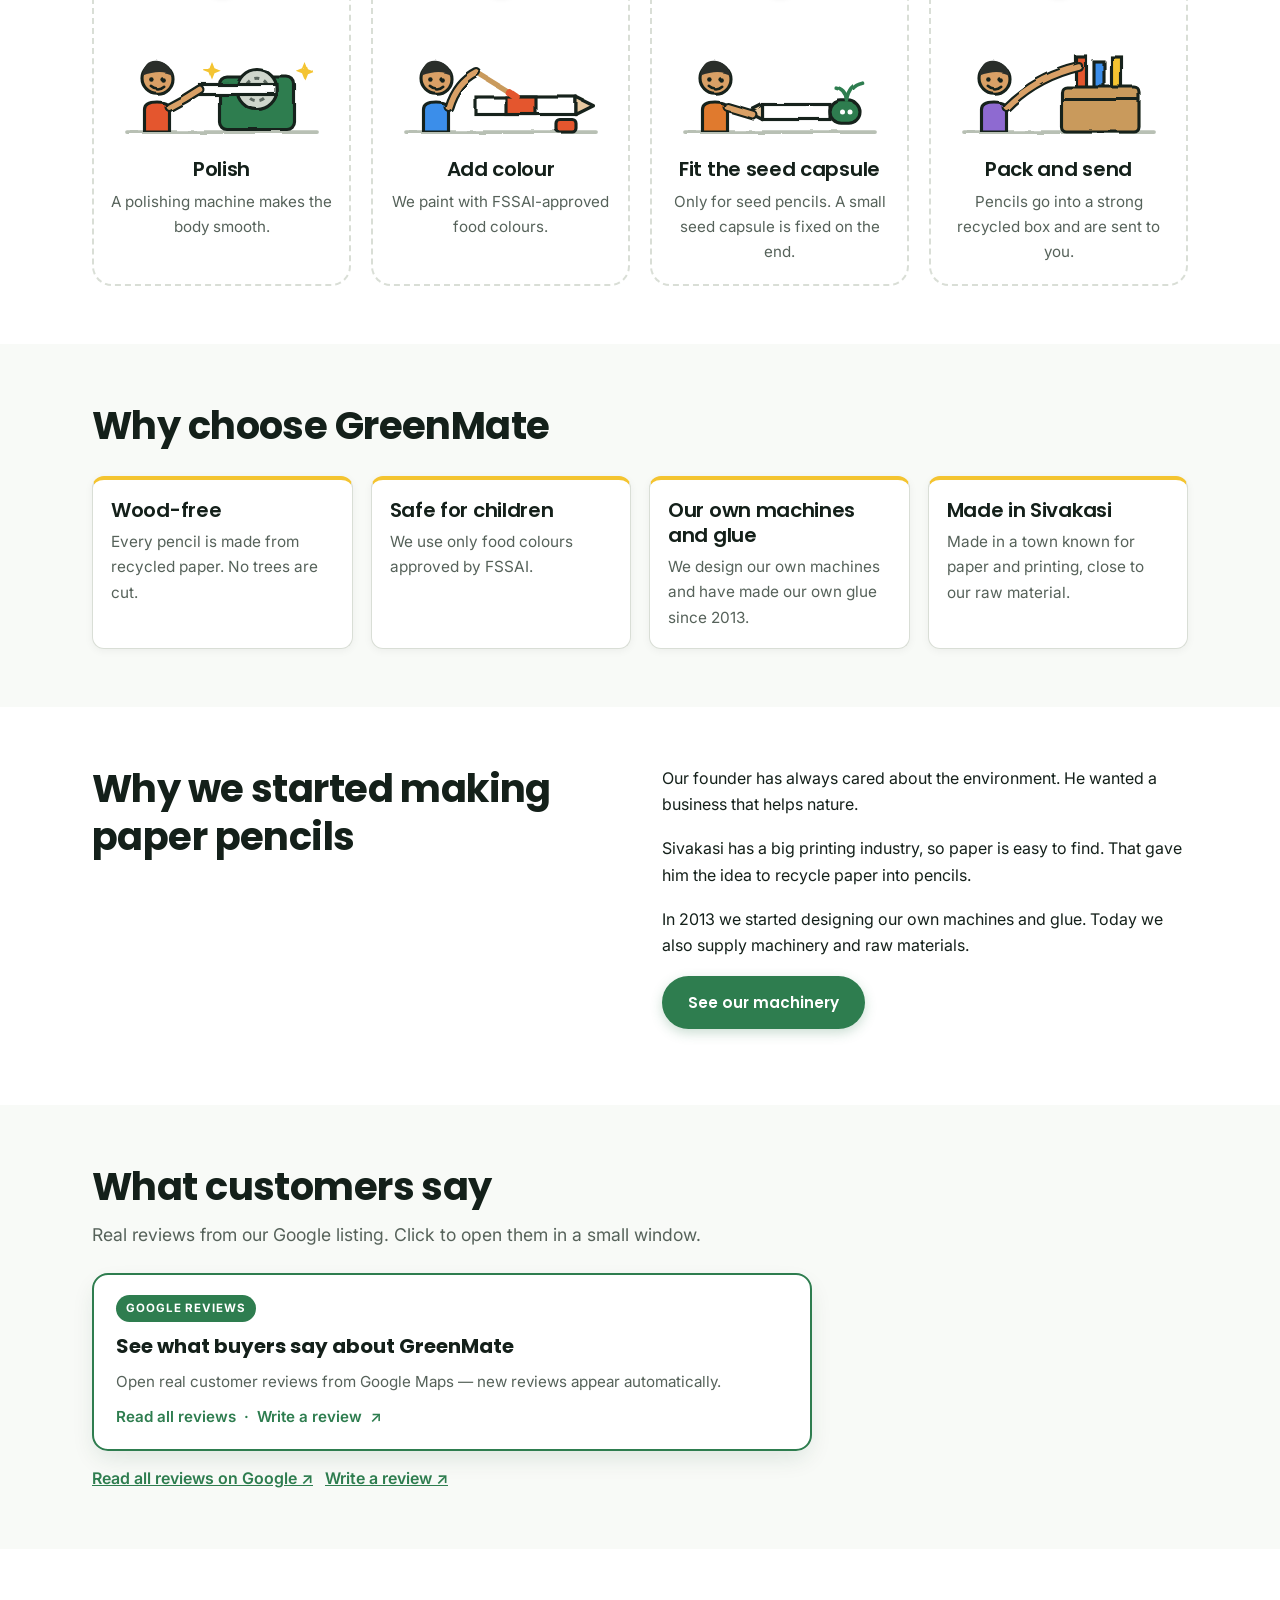
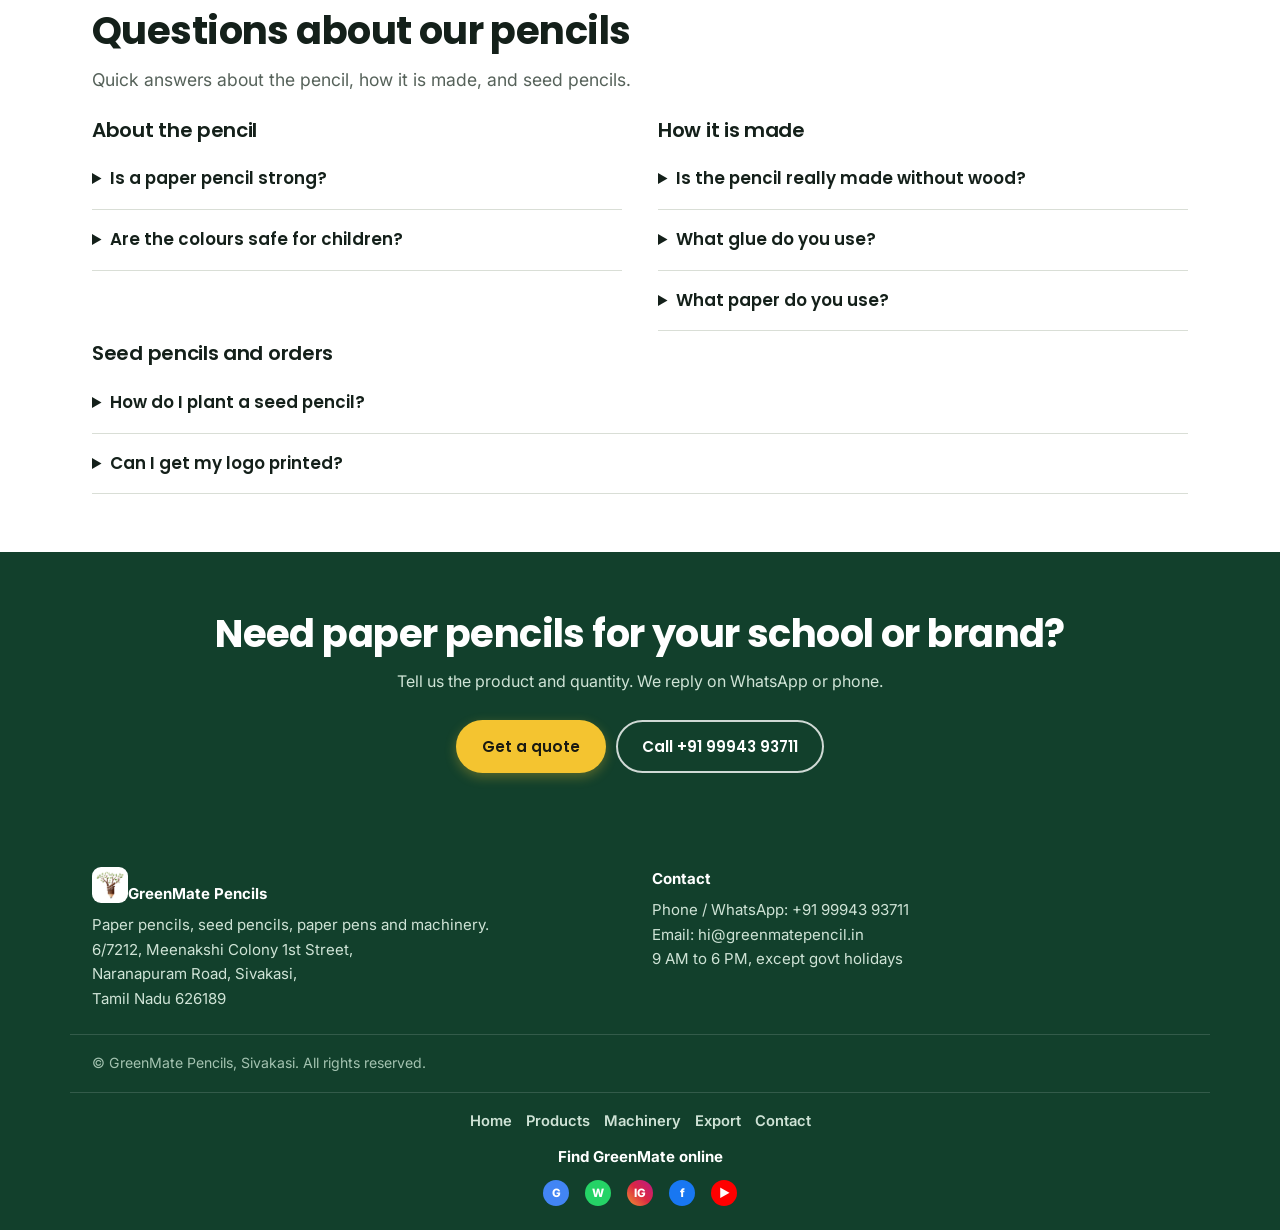
==== commit d5cea87f: "Footer nav single row: remove wrap class cascade" ====
--- a/index.html
+++ b/index.html
@@ -15,7 +15,7 @@
 <link rel="preconnect" href="https://fonts.googleapis.com">
 <link rel="preconnect" href="https://fonts.gstatic.com" crossorigin>
 <link href="https://fonts.googleapis.com/css2?family=Inter:wght@400;500;600&family=Poppins:wght@500;600;700&display=swap" rel="stylesheet">
-<link rel="stylesheet" href="styles.css?v=17">
+<link rel="stylesheet" href="styles.css?v=18">
 <script type="application/ld+json">
 {"@context":"https://schema.org","@graph":[
 {"@type":"LocalBusiness","name":"GreenMate Pencils","url":"https://greenmatepencil.in/","logo":"https://greenmatepencil.in/images/LOGO%20greenmate.png?v=13","sameAs":["https://maps.app.goo.gl/Keg3xTbcQyRVoyA96?g_st=ac","https://www.instagram.com/greenmatepencil/","https://www.facebook.com/greenmatepencilindustry","https://m.youtube.com/@greenmatepencil"],"telephone":"+91 99943 93711","email":"hi@greenmatepencil.in","description":"Manufacturer of paper pencils, seed pencils, paper pens and paper pencil making machines in Sivakasi.","address":{"@type":"PostalAddress","streetAddress":"6/7212, Meenakshi Colony 1st Street, Naranapuram Road","addressLocality":"Sivakasi","addressRegion":"Tamil Nadu","postalCode":"626189","addressCountry":"IN"},"geo":{"@type":"GeoCoordinates","latitude":9.4494854,"longitude":77.8086877}},
@@ -161,7 +161,7 @@
 <div><a class="footer-logo" href="index.html"><img src="images/LOGO%20greenmate.png?v=13" alt="GreenMate Pencils logo" width="28" height="28"></a><strong>GreenMate Pencils</strong><br>Paper pencils, seed pencils, paper pens and machinery.<br>6/7212, Meenakshi Colony 1st Street,<br>Naranapuram Road, Sivakasi,<br>Tamil Nadu 626189</div>
 <div><strong>Contact</strong><br>Phone / WhatsApp: <a href="tel:+919994393711">+91 99943 93711</a><br>Email: <a href="mailto:hi@greenmatepencil.in">hi@greenmatepencil.in</a><br>9 AM to 6 PM, except govt holidays</div>
 
-</div><div class="wrap copy">&copy; GreenMate Pencils, Sivakasi. All rights reserved.</div><div class="wrap footer-nav"><a href="index.html">Home</a><a href="products.html">Products</a><a href="machinery.html">Machinery</a><a href="export.html">Export</a><a href="contact.html">Contact</a></div>
+</div><div class="wrap copy">&copy; GreenMate Pencils, Sivakasi. All rights reserved.</div><div class="footer-nav"><a href="index.html">Home</a><a href="products.html">Products</a><a href="machinery.html">Machinery</a><a href="export.html">Export</a><a href="contact.html">Contact</a></div>
 <div class="gwrap follow-wrap"><strong>Find GreenMate online</strong><div class="follow-links"><a href="https://maps.app.goo.gl/Keg3xTbcQyRVoyA96?g_st=ac" target="_blank" rel="noopener" aria-label="Google reviews" title="Google reviews"><span class="ico ico-g" aria-hidden="true">G</span></a><a href="https://wa.me/919994393711" target="_blank" rel="noopener" aria-label="Chat on WhatsApp" title="Chat on WhatsApp"><span class="ico ico-w" aria-hidden="true">W</span></a><a href="https://www.instagram.com/greenmatepencil/" target="_blank" rel="noopener" aria-label="Instagram" title="Instagram"><span class="ico ico-ig" aria-hidden="true">IG</span></a><a href="https://www.facebook.com/greenmatepencilindustry" target="_blank" rel="noopener" aria-label="Facebook" title="Facebook"><span class="ico ico-fb" aria-hidden="true">f</span></a><a href="https://m.youtube.com/@greenmatepencil" target="_blank" rel="noopener" aria-label="YouTube" title="YouTube"><span class="ico ico-yt" aria-hidden="true">▶</span></a></div></div></footer>
 <a class="wa" href="https://wa.me/919994393711" aria-label="Chat on WhatsApp" title="Chat on WhatsApp"><svg aria-hidden="true" viewBox="0 0 24 24" width="26" height="26"><path fill="currentColor" d="M12.04 2C6.5 2 2 6.5 2 12.04c0 1.77.46 3.5 1.34 5.02L2 22l5.1-1.34a9.98 9.98 0 0 0 4.94 1.38c5.54 0 10-4.46 10-10S17.58 2 12.04 2zm0 18.2c-1.5 0-2.96-.4-4.25-1.17l-.3-.18-3.04.8.82-2.97-.2-.31A8.16 8.16 0 0 1 3.9 12.04c0-4.5 3.66-8.15 8.14-8.15 2.18 0 4.22.85 5.76 2.39a8.1 8.1 0 0 1 2.39 5.76c0 4.49-3.65 8.16-8.15 8.16zm4.48-6.1c-.24-.12-1.44-.71-1.66-.79-.22-.08-.38-.12-.54.12-.16.24-.62.79-.76.95-.14.16-.28.18-.52.06-.24-.12-1.02-.38-1.94-1.2-.72-.64-1.2-1.43-1.34-1.67-.14-.24-.02-.37.1-.49.11-.11.24-.28.36-.42.12-.14.16-.24.24-.4.08-.16.04-.3-.02-.42-.06-.12-.54-1.3-.74-1.78-.2-.48-.4-.42-.54-.42h-.46c-.16 0-.42.06-.64.3-.22.24-.84.82-.84 2s.86 2.32.98 2.48c.12.16 1.7 2.6 4.12 3.64.58.25 1.03.4 1.38.51.58.18 1.1.16 1.52.1.46-.07 1.44-.59 1.64-1.16.2-.58.2-1.07.14-1.18-.06-.1-.22-.16-.46-.28z"/></svg></a>
 <script>
--- a/styles.css
+++ b/styles.css
@@ -1265,8 +1265,9 @@
   flex-wrap: nowrap;
   justify-content: center;
   gap: 8px 14px;
-  margin-top: 18px;
-  padding-top: 16px;
+  max-width: 1140px;
+  margin: 18px auto 0;
+  padding: 16px 22px 0;
   border-top: 1px solid rgba(255, 255, 255, 0.14);
   font-size: 0.92rem;
   font-weight: 600;
@@ -1277,7 +1278,7 @@
   .footer-nav {
     overflow-x: auto;
     justify-content: flex-start;
-    padding-bottom: 6px;
+    padding: 16px 16px 6px;
     scrollbar-width: none;
   }
   .footer-nav::-webkit-scrollbar { display: none; }
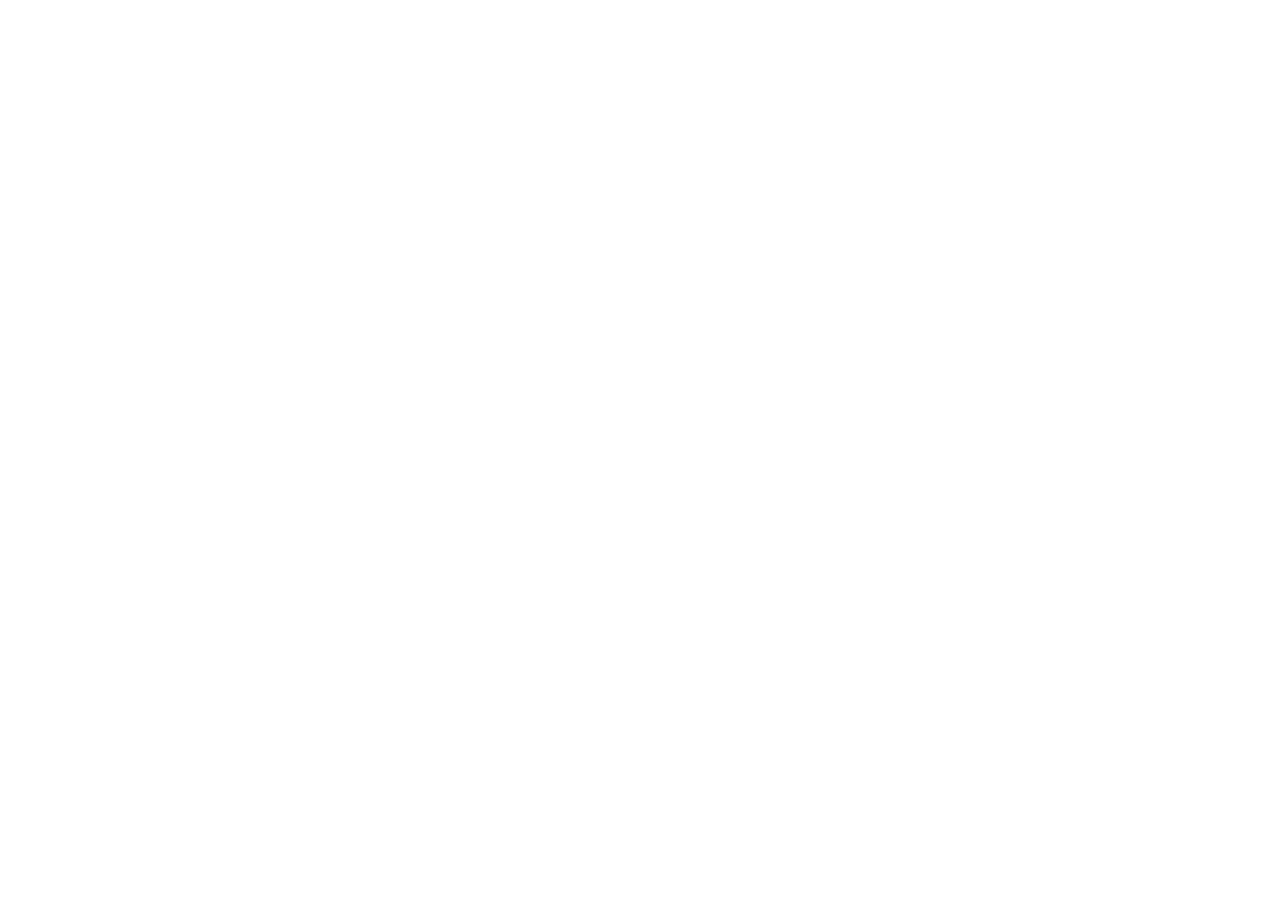
==== commit 0c1e7c50: "Add HTTPS redirect and base for HTTP visitors" ====
--- a/index.html
+++ b/index.html
@@ -1,6 +1,8 @@
 <!DOCTYPE html>
 <html lang="en">
 <head>
+<script>if(location.protocol==='http:')location.replace('https://www.greenmatepencil.in'+location.pathname+location.search+location.hash);</script>
+<base href="https://www.greenmatepencil.in/">
 <meta charset="utf-8">
 <link rel="icon" type="image/png" href="images/LOGO%20greenmate.png?v=13">
 <meta name="viewport" content="width=device-width, initial-scale=1, viewport-fit=cover">
@@ -15,7 +17,7 @@
 <link rel="preconnect" href="https://fonts.googleapis.com">
 <link rel="preconnect" href="https://fonts.gstatic.com" crossorigin>
 <link href="https://fonts.googleapis.com/css2?family=Inter:wght@400;500;600&family=Poppins:wght@500;600;700&display=swap" rel="stylesheet">
-<link rel="stylesheet" href="styles.css?v=18">
+<link rel="stylesheet" href="styles.css?v=19">
 <script type="application/ld+json">
 {"@context":"https://schema.org","@graph":[
 {"@type":"LocalBusiness","name":"GreenMate Pencils","url":"https://greenmatepencil.in/","logo":"https://greenmatepencil.in/images/LOGO%20greenmate.png?v=13","sameAs":["https://maps.app.goo.gl/Keg3xTbcQyRVoyA96?g_st=ac","https://www.instagram.com/greenmatepencil/","https://www.facebook.com/greenmatepencilindustry","https://m.youtube.com/@greenmatepencil"],"telephone":"+91 99943 93711","email":"hi@greenmatepencil.in","description":"Manufacturer of paper pencils, seed pencils, paper pens and paper pencil making machines in Sivakasi.","address":{"@type":"PostalAddress","streetAddress":"6/7212, Meenakshi Colony 1st Street, Naranapuram Road","addressLocality":"Sivakasi","addressRegion":"Tamil Nadu","postalCode":"626189","addressCountry":"IN"},"geo":{"@type":"GeoCoordinates","latitude":9.4494854,"longitude":77.8086877}},
--- a/styles.css
+++ b/styles.css
@@ -199,25 +199,7 @@
   letter-spacing: -0.02em;
 }
 
-.logo i {
-  display: block;
-  width: 26px;
-  height: 10px;
-  background: var(--sun);
-  border-radius: 2px 5px 5px 2px;
-  position: relative;
-  margin-left: 7px;
-}
-
-.logo i:before {
-  content: "";
-  position: absolute;
-  left: -7px;
-  top: 0;
-  border-right: 7px solid #e8c9a0;
-  border-top: 5px solid transparent;
-  border-bottom: 5px solid transparent;
-}
+
 
 .logo-mark {
   display: inline-grid;
@@ -346,43 +328,10 @@
   margin-bottom: 0.7rem;
 }
 
-.hero-choices {
-  display: grid;
-  grid-template-columns: repeat(auto-fit, minmax(260px, 1fr));
-  gap: 14px;
-  max-width: 840px;
-  margin: 0 0 2rem;
-}
-
-.choice {
-  display: block;
-  background: rgba(255, 255, 255, 0.08);
-  border: 1px solid rgba(255, 255, 255, 0.28);
-  border-radius: 14px;
-  padding: 16px 18px;
-  text-decoration: none;
-  color: #fff;
-  transition: background 0.2s ease, transform 0.2s ease;
-}
-
-.choice:hover {
-  background: rgba(255, 255, 255, 0.16);
-  transform: translateY(-2px);
-}
-
-.choice strong {
-  display: block;
-  font-family: var(--head);
-  font-size: 1.05rem;
-  margin-bottom: 4px;
-}
-
-.choice span {
-  display: block;
-  color: #cfe3d6;
-  font-size: 0.9rem;
-  line-height: 1.5;
-}
+
+
+
+
 
 .btns {
   display: flex;
@@ -456,30 +405,8 @@
   box-shadow: var(--shadow-md);
 }
 
-.ph {
-  aspect-ratio: 4/3;
-  background: linear-gradient(135deg, #dfe8dc, #c7d8c8);
-  display: flex;
-  align-items: center;
-  justify-content: center;
-  color: #44604d;
-  font-size: 0.9rem;
-  position: relative;
-  overflow: hidden;
-}
-
-.ph img {
-  position: absolute;
-  inset: 0;
-  width: 100%;
-  height: 100%;
-  object-fit: cover;
-  transition: transform 0.3s ease;
-}
-
-.card:hover .ph img {
-  transform: scale(1.03);
-}
+
+
 
 .tx {
   padding: 22px;
@@ -944,20 +871,8 @@
 }
 
 /* VIDEO GRID & DETAILS */
-.dark {
-  background: var(--forest);
-  color: #fff;
-}
-
-.dark .lead {
-  color: #cfe3d6;
-}
-
-.vgrid {
-  display: grid;
-  grid-template-columns: repeat(auto-fill, minmax(230px, 1fr));
-  gap: 24px;
-}
+
+
 
 .video {
   position: relative;
@@ -1012,32 +927,9 @@
   border: 0;
 }
 
-.vitem h3 {
-  margin-top: 1rem;
-  color: #fff;
-}
-
-.vitem p {
-  color: #cfe3d6;
-  font-size: 0.95rem;
-}
-
-.illus {
-  width: 100%;
-  aspect-ratio: 9/16;
-  border-radius: 14px;
-  background: #1d5a40;
-  display: flex;
-  align-items: center;
-  justify-content: center;
-  padding: 18px;
-}
-
-.illus svg {
-  width: 100%;
-  height: auto;
-  max-height: 100%;
-}
+
+
+
 
 details {
   border-bottom: 1px solid var(--line);
@@ -1295,8 +1187,6 @@
 
   .hero { padding-top: 34px; }
   .hero p { font-size: 1rem; margin: 0.85rem 0 1.3rem; }
-  .hero-choices { gap: 10px; margin-bottom: 1.3rem; }
-  .choice { padding: 12px 14px; }
   .pencil { height: 44px; margin: 36px -24px 0; top: 12px; }
 
   .rail { padding: 2px 16px 10px; gap: 10px; }
